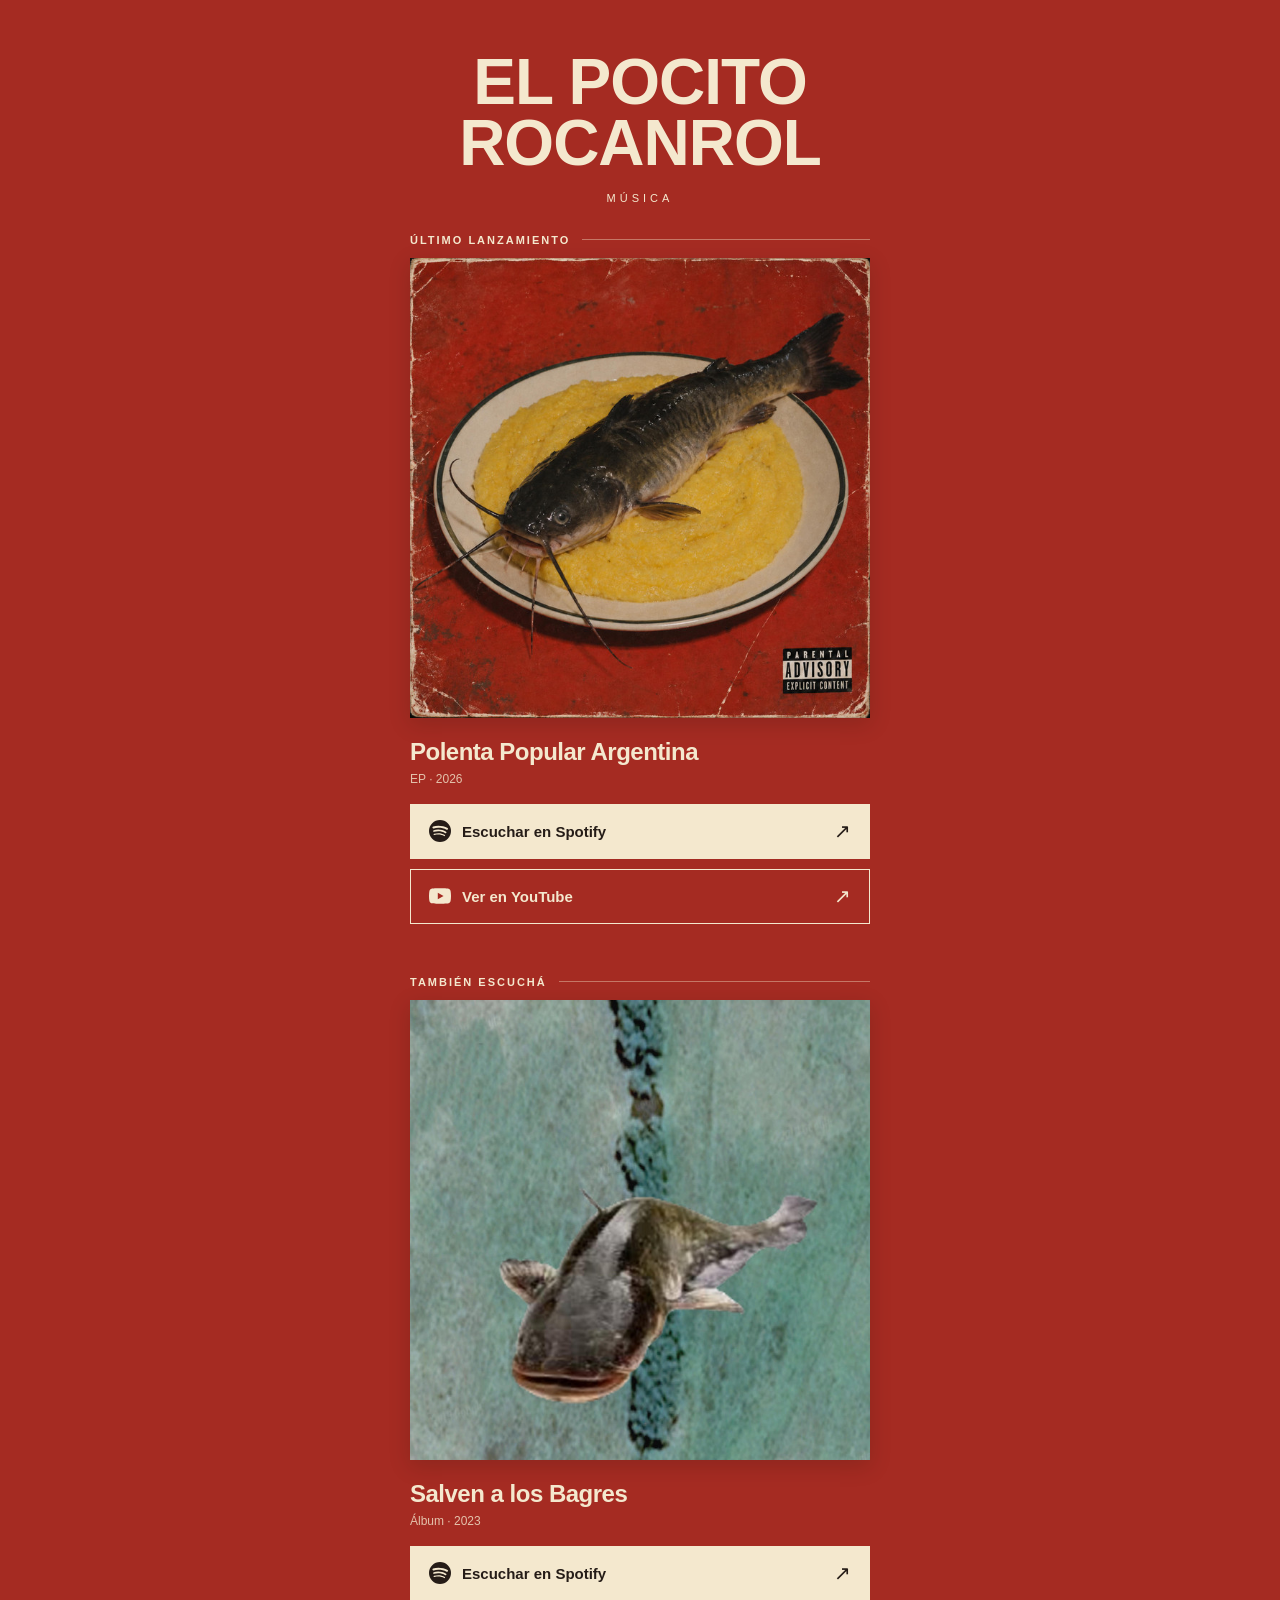
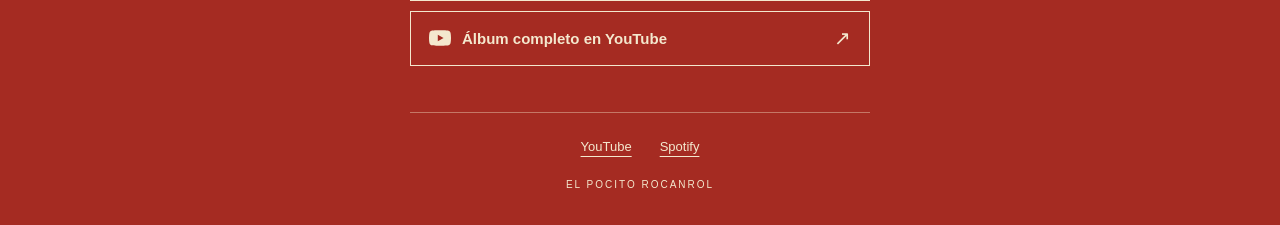
==== elpocito/index.html @ 5e3ec613 "Add El Pocito Rocanrol music landing page" ====
<!doctype html>
<html lang="es-AR">
<head>
<meta charset="utf-8">
<meta name="viewport" content="width=device-width,initial-scale=1">
<meta name="theme-color" content="#a52b22">
<title>El Pocito Rocanrol — Música</title>
<meta name="description" content="Escuchá Polenta Popular Argentina y Salven a los Bagres. La música de El Pocito Rocanrol en Spotify y YouTube.">
<link rel="canonical" href="https://agustincabrera.com.ar/elpocito/">
<meta property="og:type" content="website">
<meta property="og:title" content="El Pocito Rocanrol">
<meta property="og:description" content="Polenta Popular Argentina · Salven a los Bagres. Escuchalos en Spotify y YouTube.">
<meta property="og:url" content="https://agustincabrera.com.ar/elpocito/">
<meta property="og:image" content="https://agustincabrera.com.ar/elpocito/assets/polenta.jpg">
<meta name="twitter:card" content="summary_large_image">
<style>
:root{color-scheme:light;--paper:#f4e8ce;--ink:#251c17;--red:#a52b22}
*{box-sizing:border-box}body{margin:0;background:var(--red);color:var(--paper);font-family:Arial,Helvetica,sans-serif}a{color:inherit}main{width:min(100% - 40px,460px);margin:auto}header{text-align:center;padding:42px 0 30px}h1{font-family:Impact,'Arial Narrow',Arial,sans-serif;font-weight:900;font-stretch:condensed;font-size:clamp(44px,12vw,64px);line-height:.95;letter-spacing:-1px;margin:0;text-transform:uppercase}h1 span{display:block}header p{font-size:11px;letter-spacing:4px;text-transform:uppercase;margin:18px 0 0}.release{padding-bottom:38px}.eyebrow{font-size:11px;letter-spacing:2px;text-transform:uppercase;font-weight:bold;margin:0 0 12px;display:flex;align-items:center;gap:12px}.eyebrow::after{content:'';height:1px;background:currentColor;opacity:.4;flex:1}.cover{display:block;width:100%;height:auto;aspect-ratio:1;object-fit:contain;background:var(--paper);box-shadow:0 6px 20px #28130d30}h2{font-size:24px;line-height:1.13;letter-spacing:-.5px;margin:20px 0 7px;font-weight:800}.meta{font-size:12px;opacity:.8;margin:0 0 18px}.buttons{display:grid;gap:10px}.button{min-height:55px;border:1px solid var(--paper);display:flex;align-items:center;justify-content:space-between;padding:14px 18px;text-decoration:none;font-size:15px;font-weight:700;transition:background .15s,color .15s,transform .15s}.button.primary{background:var(--paper);color:var(--ink)}.button:hover{background:var(--ink);border-color:var(--ink);color:var(--paper);transform:translateY(-1px)}.button:focus-visible,footer a:focus-visible{outline:3px solid var(--paper);outline-offset:5px}.button .name{display:flex;align-items:center;gap:11px}.icon{width:22px;height:22px;fill:currentColor;flex:none}.arrow{font-size:20px;font-weight:400}.older{padding-top:6px}footer{border-top:1px solid #f4e8ce66;text-align:center;padding:26px 0 35px}footer nav{display:flex;justify-content:center;gap:28px}footer a{text-underline-offset:5px;font-size:13px}footer p{margin:25px 0 0;font-size:10px;letter-spacing:2px;text-transform:uppercase}@media(min-width:700px){header{padding-top:52px}.release{padding-bottom:46px}}@media(prefers-reduced-motion:reduce){.button{transition:none}}
</style>
</head>
<body>
<svg xmlns="http://www.w3.org/2000/svg" style="display:none" aria-hidden="true"><symbol id="spotify" viewBox="0 0 24 24"><path d="M12 0a12 12 0 1 0 0 24 12 12 0 0 0 0-24Zm5.5 17.3a.75.75 0 0 1-1.03.25c-2.82-1.72-6.37-2.11-10.55-1.15a.75.75 0 0 1-.34-1.46c4.57-1.05 8.5-.6 11.67 1.33.35.22.46.68.25 1.03Zm1.47-3.28a.94.94 0 0 1-1.29.31c-3.22-1.98-8.13-2.55-11.94-1.39a.94.94 0 1 1-.55-1.8c4.35-1.31 9.76-.68 13.47 1.6.44.27.58.85.31 1.28Zm.13-3.42C15.24 8.31 8.87 8.1 5.18 9.22a1.13 1.13 0 0 1-.66-2.16c4.24-1.29 11.28-1.04 15.73 1.6a1.13 1.13 0 0 1-1.15 1.94Z"/></symbol><symbol id="youtube" viewBox="0 0 24 24"><path d="M23.5 6.2a3 3 0 0 0-2.1-2.1C19.5 3.6 12 3.6 12 3.6s-7.5 0-9.4.5A3 3 0 0 0 .5 6.2 31 31 0 0 0 0 12a31 31 0 0 0 .5 5.8 3 3 0 0 0 2.1 2.1c1.9.5 9.4.5 9.4.5s7.5 0 9.4-.5a3 3 0 0 0 2.1-2.1A31 31 0 0 0 24 12a31 31 0 0 0-.5-5.8ZM9.6 15.6V8.4l6.3 3.6-6.3 3.6Z"/></symbol></svg>
<main>
<header><h1>El Pocito<span>Rocanrol</span></h1><p>Música</p></header>
<section class="release" aria-labelledby="polenta">
<p class="eyebrow">Último lanzamiento</p>
<img class="cover" src="assets/polenta.jpg" alt="Portada de Polenta Popular Argentina" width="640" height="640" fetchpriority="high">
<h2 id="polenta">Polenta Popular Argentina</h2><p class="meta">EP · 2026</p>
<div class="buttons">
<a class="button primary" href="https://open.spotify.com/album/3KyV6OVhRPVbPU37qAsBzR" target="_blank" rel="noopener noreferrer" aria-label="Escuchar Polenta Popular Argentina en Spotify"><span class="name"><svg class="icon" aria-hidden="true"><use href="#spotify"/></svg>Escuchar en Spotify</span><span class="arrow" aria-hidden="true">↗</span></a>
<a class="button" href="https://youtu.be/yJP9apUHtfo" target="_blank" rel="noopener noreferrer" aria-label="Ver el nuevo videoclip en YouTube"><span class="name"><svg class="icon" aria-hidden="true"><use href="#youtube"/></svg>Ver en YouTube</span><span class="arrow" aria-hidden="true">↗</span></a>
</div></section>
<section class="release older" aria-labelledby="bagres">
<p class="eyebrow">También escuchá</p>
<img class="cover" src="assets/bagres.jpg" alt="Portada de Salven a los Bagres" width="640" height="640" loading="lazy">
<h2 id="bagres">Salven a los Bagres</h2><p class="meta">Álbum · 2023</p>
<div class="buttons">
<a class="button primary" href="https://open.spotify.com/album/2v2wgBtxdLo0bRYw3LAHAT" target="_blank" rel="noopener noreferrer" aria-label="Escuchar Salven a los Bagres en Spotify"><span class="name"><svg class="icon" aria-hidden="true"><use href="#spotify"/></svg>Escuchar en Spotify</span><span class="arrow" aria-hidden="true">↗</span></a>
<a class="button" href="https://youtu.be/9h647xyxWVE" target="_blank" rel="noopener noreferrer" aria-label="Escuchar Salven a los Bagres completo en YouTube"><span class="name"><svg class="icon" aria-hidden="true"><use href="#youtube"/></svg>Álbum completo en YouTube</span><span class="arrow" aria-hidden="true">↗</span></a>
</div></section>
<footer><nav aria-label="Perfiles de El Pocito Rocanrol"><a href="https://www.youtube.com/@elpocitorocanrol" target="_blank" rel="noopener noreferrer">YouTube</a><a href="https://open.spotify.com/artist/7mLhFKKczBXzKnqtjy11z7" target="_blank" rel="noopener noreferrer">Spotify</a></nav><p>El Pocito Rocanrol</p></footer>
</main>
</body>
</html>
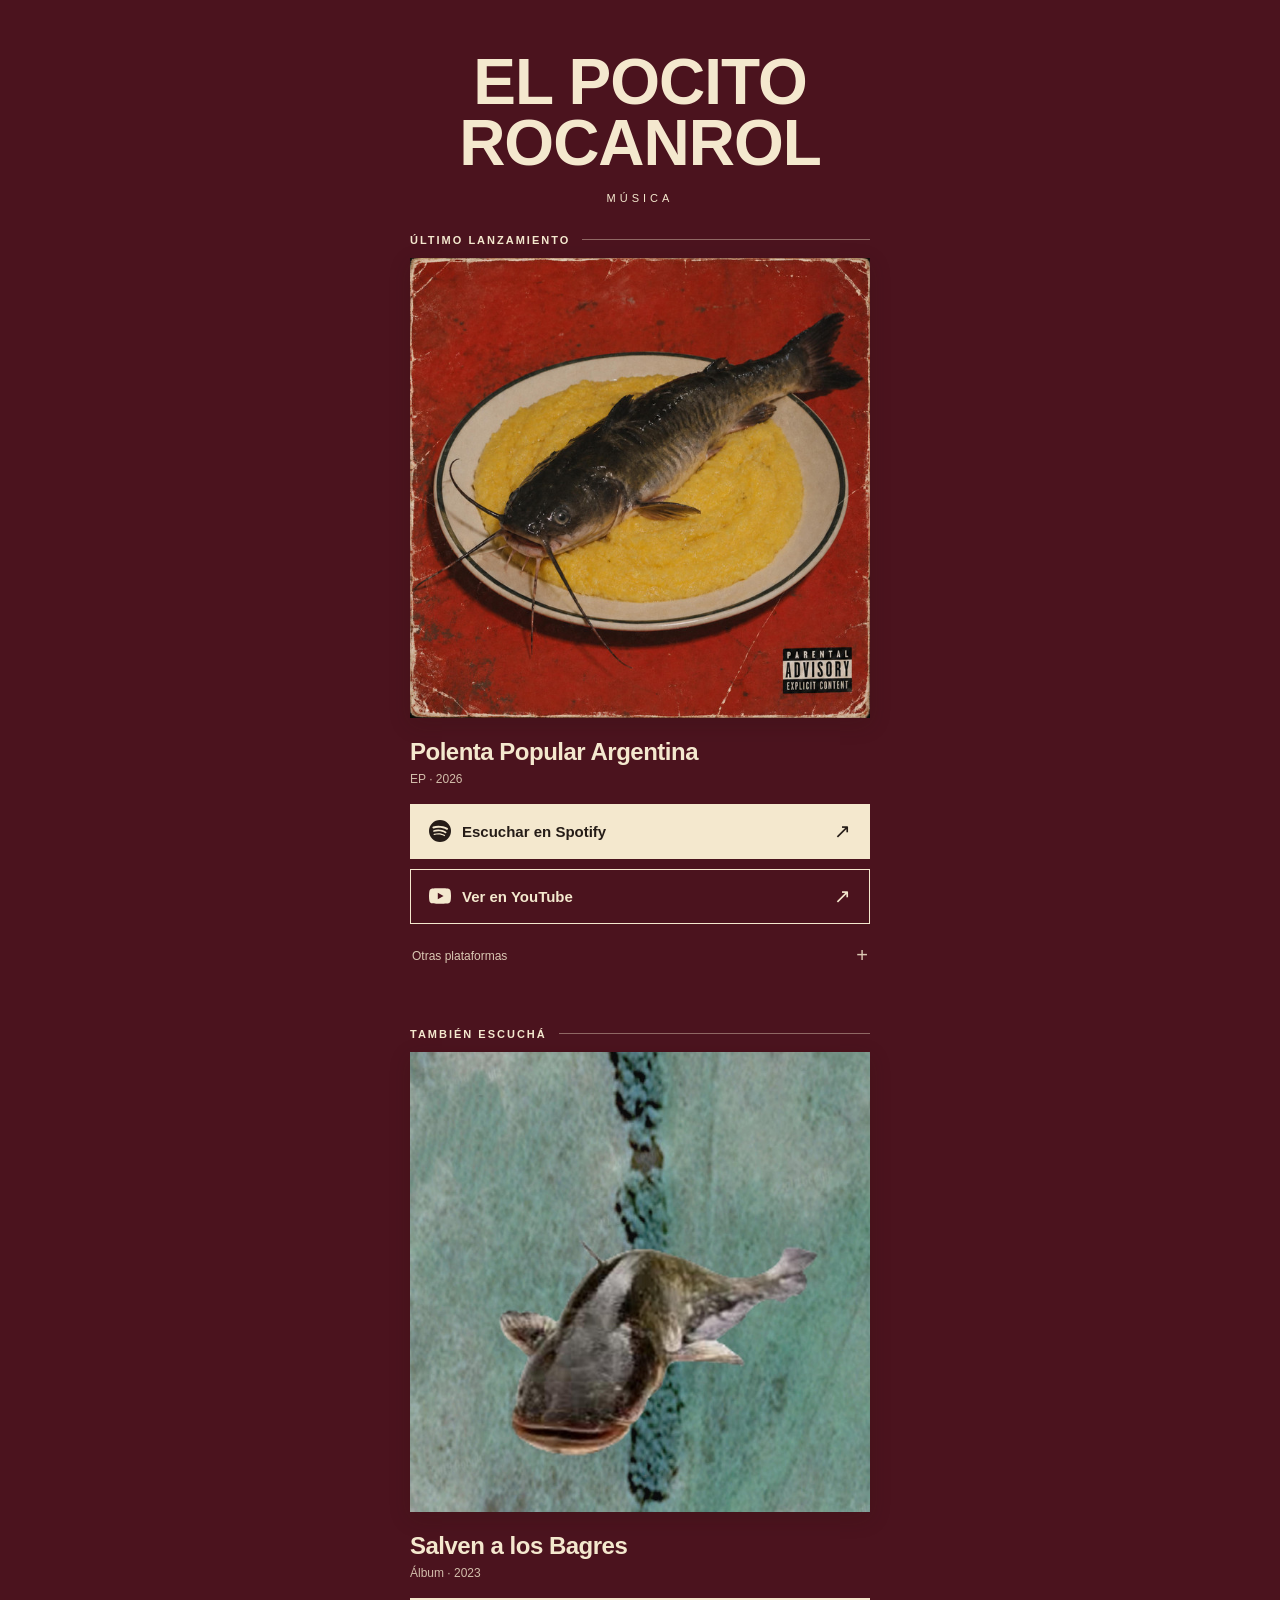
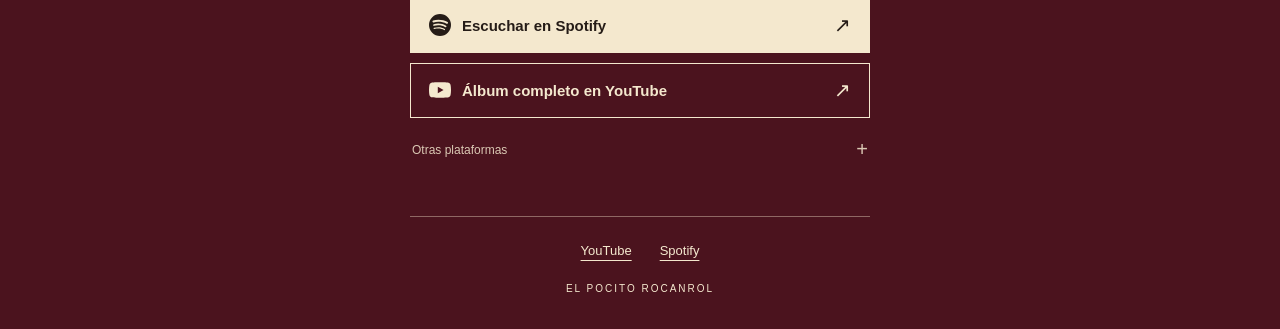
==== commit 9abac92c: "Darken Pocito landing and add app links and platform dropdowns" ====
--- a/elpocito/index.html
+++ b/elpocito/index.html
@@ -3,7 +3,7 @@
 <head>
 <meta charset="utf-8">
 <meta name="viewport" content="width=device-width,initial-scale=1">
-<meta name="theme-color" content="#a52b22">
+<meta name="theme-color" content="#4b131e">
 <title>El Pocito Rocanrol — Música</title>
 <meta name="description" content="Escuchá Polenta Popular Argentina y Salven a los Bagres. La música de El Pocito Rocanrol en Spotify y YouTube.">
 <link rel="canonical" href="https://agustincabrera.com.ar/elpocito/">
@@ -14,8 +14,10 @@
 <meta property="og:image" content="https://agustincabrera.com.ar/elpocito/assets/polenta.jpg">
 <meta name="twitter:card" content="summary_large_image">
 <style>
-:root{color-scheme:light;--paper:#f4e8ce;--ink:#251c17;--red:#a52b22}
+:root{color-scheme:dark;--paper:#f4e8ce;--ink:#251c17;--red:#4b131e}
 *{box-sizing:border-box}body{margin:0;background:var(--red);color:var(--paper);font-family:Arial,Helvetica,sans-serif}a{color:inherit}main{width:min(100% - 40px,460px);margin:auto}header{text-align:center;padding:42px 0 30px}h1{font-family:Impact,'Arial Narrow',Arial,sans-serif;font-weight:900;font-stretch:condensed;font-size:clamp(44px,12vw,64px);line-height:.95;letter-spacing:-1px;margin:0;text-transform:uppercase}h1 span{display:block}header p{font-size:11px;letter-spacing:4px;text-transform:uppercase;margin:18px 0 0}.release{padding-bottom:38px}.eyebrow{font-size:11px;letter-spacing:2px;text-transform:uppercase;font-weight:bold;margin:0 0 12px;display:flex;align-items:center;gap:12px}.eyebrow::after{content:'';height:1px;background:currentColor;opacity:.4;flex:1}.cover{display:block;width:100%;height:auto;aspect-ratio:1;object-fit:contain;background:var(--paper);box-shadow:0 6px 20px #28130d30}h2{font-size:24px;line-height:1.13;letter-spacing:-.5px;margin:20px 0 7px;font-weight:800}.meta{font-size:12px;opacity:.8;margin:0 0 18px}.buttons{display:grid;gap:10px}.button{min-height:55px;border:1px solid var(--paper);display:flex;align-items:center;justify-content:space-between;padding:14px 18px;text-decoration:none;font-size:15px;font-weight:700;transition:background .15s,color .15s,transform .15s}.button.primary{background:var(--paper);color:var(--ink)}.button:hover{background:var(--ink);border-color:var(--ink);color:var(--paper);transform:translateY(-1px)}.button:focus-visible,footer a:focus-visible{outline:3px solid var(--paper);outline-offset:5px}.button .name{display:flex;align-items:center;gap:11px}.icon{width:22px;height:22px;fill:currentColor;flex:none}.arrow{font-size:20px;font-weight:400}.older{padding-top:6px}footer{border-top:1px solid #f4e8ce66;text-align:center;padding:26px 0 35px}footer nav{display:flex;justify-content:center;gap:28px}footer a{text-underline-offset:5px;font-size:13px}footer p{margin:25px 0 0;font-size:10px;letter-spacing:2px;text-transform:uppercase}@media(min-width:700px){header{padding-top:52px}.release{padding-bottom:46px}}@media(prefers-reduced-motion:reduce){.button{transition:none}}
+
+.other-platforms{margin-top:12px}.other-platforms summary{cursor:pointer;list-style:none;display:flex;justify-content:space-between;align-items:center;min-height:40px;font-size:12px;color:var(--paper);opacity:.85;padding:8px 2px}.other-platforms summary::-webkit-details-marker{display:none}.other-platforms summary::after{content:'+';font-size:20px;font-weight:400}.other-platforms[open] summary::after{content:'−'}.other-platforms summary:hover{opacity:1}.other-platforms summary:focus-visible,.platform-list a:focus-visible{outline:2px solid var(--paper);outline-offset:4px}.platform-list{border-top:1px solid #f4e8ce33;display:grid}.platform-list a{display:flex;justify-content:space-between;align-items:center;min-height:45px;padding:11px 2px;text-decoration:none;font-size:13px;border-bottom:1px solid #f4e8ce22}.platform-list a:hover{text-decoration:underline;text-underline-offset:4px}
 </style>
 </head>
 <body>
@@ -28,17 +30,55 @@
 <h2 id="polenta">Polenta Popular Argentina</h2><p class="meta">EP · 2026</p>
 <div class="buttons">
 <a class="button primary" href="https://open.spotify.com/album/3KyV6OVhRPVbPU37qAsBzR" target="_blank" rel="noopener noreferrer" aria-label="Escuchar Polenta Popular Argentina en Spotify"><span class="name"><svg class="icon" aria-hidden="true"><use href="#spotify"/></svg>Escuchar en Spotify</span><span class="arrow" aria-hidden="true">↗</span></a>
-<a class="button" href="https://youtu.be/yJP9apUHtfo" target="_blank" rel="noopener noreferrer" aria-label="Ver el nuevo videoclip en YouTube"><span class="name"><svg class="icon" aria-hidden="true"><use href="#youtube"/></svg>Ver en YouTube</span><span class="arrow" aria-hidden="true">↗</span></a>
-</div></section>
+<a class="button" href="https://youtu.be/yJP9apUHtfo" data-youtube-app aria-label="Ver el nuevo videoclip en YouTube"><span class="name"><svg class="icon" aria-hidden="true"><use href="#youtube"/></svg>Ver en YouTube</span><span class="arrow" aria-hidden="true">↗</span></a>
+</div>
+<details class="other-platforms"><summary>Otras plataformas</summary><nav class="platform-list" aria-label="Otras plataformas para Polenta Popular Argentina">
+<a href="https://music.youtube.com/playlist?list=OLAK5uy_lRIYZhib74_xZ9PUK-_ymNRjDJgOHoLyk" target="_blank" rel="noopener noreferrer"><span>YouTube Music · disco completo</span><span aria-hidden="true">↗</span></a>
+<a href="https://music.apple.com/us/album/polenta-popular-argentina-single/6814032591" target="_blank" rel="noopener noreferrer"><span>Apple Music</span><span aria-hidden="true">↗</span></a>
+</nav></details></section>
 <section class="release older" aria-labelledby="bagres">
 <p class="eyebrow">También escuchá</p>
 <img class="cover" src="assets/bagres.jpg" alt="Portada de Salven a los Bagres" width="640" height="640" loading="lazy">
 <h2 id="bagres">Salven a los Bagres</h2><p class="meta">Álbum · 2023</p>
 <div class="buttons">
 <a class="button primary" href="https://open.spotify.com/album/2v2wgBtxdLo0bRYw3LAHAT" target="_blank" rel="noopener noreferrer" aria-label="Escuchar Salven a los Bagres en Spotify"><span class="name"><svg class="icon" aria-hidden="true"><use href="#spotify"/></svg>Escuchar en Spotify</span><span class="arrow" aria-hidden="true">↗</span></a>
-<a class="button" href="https://youtu.be/9h647xyxWVE" target="_blank" rel="noopener noreferrer" aria-label="Escuchar Salven a los Bagres completo en YouTube"><span class="name"><svg class="icon" aria-hidden="true"><use href="#youtube"/></svg>Álbum completo en YouTube</span><span class="arrow" aria-hidden="true">↗</span></a>
-</div></section>
-<footer><nav aria-label="Perfiles de El Pocito Rocanrol"><a href="https://www.youtube.com/@elpocitorocanrol" target="_blank" rel="noopener noreferrer">YouTube</a><a href="https://open.spotify.com/artist/7mLhFKKczBXzKnqtjy11z7" target="_blank" rel="noopener noreferrer">Spotify</a></nav><p>El Pocito Rocanrol</p></footer>
+<a class="button" href="https://youtu.be/9h647xyxWVE" data-youtube-app aria-label="Escuchar Salven a los Bagres completo en YouTube"><span class="name"><svg class="icon" aria-hidden="true"><use href="#youtube"/></svg>Álbum completo en YouTube</span><span class="arrow" aria-hidden="true">↗</span></a>
+</div>
+<details class="other-platforms"><summary>Otras plataformas</summary><nav class="platform-list" aria-label="Otras plataformas para Salven a los Bagres">
+<a href="https://music.youtube.com/playlist?list=OLAK5uy_mJqi9QCRMcOxfwpz3q66V6TW3FmWROx3Q" target="_blank" rel="noopener noreferrer"><span>YouTube Music · disco completo</span><span aria-hidden="true">↗</span></a>
+<a href="https://music.apple.com/us/album/salven-a-los-bagres/1691824056" target="_blank" rel="noopener noreferrer"><span>Apple Music</span><span aria-hidden="true">↗</span></a>
+</nav></details></section>
+<footer><nav aria-label="Perfiles de El Pocito Rocanrol"><a href="https://www.youtube.com/@elpocitorocanrol" data-youtube-app>YouTube</a><a href="https://open.spotify.com/artist/7mLhFKKczBXzKnqtjy11z7" target="_blank" rel="noopener noreferrer">Spotify</a></nav><p>El Pocito Rocanrol</p></footer>
 </main>
+
+<script>
+// Launch only in response to a visitor's tap; retain HTTPS links as fallback.
+document.querySelectorAll('[data-youtube-app]').forEach(link => {
+  link.addEventListener('click', event => {
+    if (event.defaultPrevented || event.button !== 0 || event.metaKey || event.ctrlKey || event.shiftKey || event.altKey) return;
+    const ua = navigator.userAgent || '';
+    if (!/Android|iPhone|iPad|iPod/i.test(ua)) return;
+    const original = new URL(link.href);
+    const path = original.hostname === 'youtu.be' ? '/watch?v=' + encodeURIComponent(original.pathname.slice(1)) : original.pathname + original.search;
+    const web = 'https://www.youtube.com' + path;
+    event.preventDefault();
+    if (/Android/i.test(ua)) {
+      location.href = 'intent://www.youtube.com' + path + '#Intent;scheme=https;package=com.google.android.youtube;S.browser_fallback_url=' + encodeURIComponent(web) + ';end';
+      return;
+    }
+    let timer;
+    const cancelFallback = () => {
+      clearTimeout(timer);
+      document.removeEventListener('visibilitychange', onVisibility);
+      window.removeEventListener('pagehide', cancelFallback);
+    };
+    const onVisibility = () => { if (document.hidden) cancelFallback(); };
+    document.addEventListener('visibilitychange', onVisibility);
+    window.addEventListener('pagehide', cancelFallback);
+    timer = setTimeout(() => { cancelFallback(); if (!document.hidden) location.href = web; }, 1600);
+    location.href = 'youtube://www.youtube.com' + path;
+  });
+});
+</script>
 </body>
 </html>
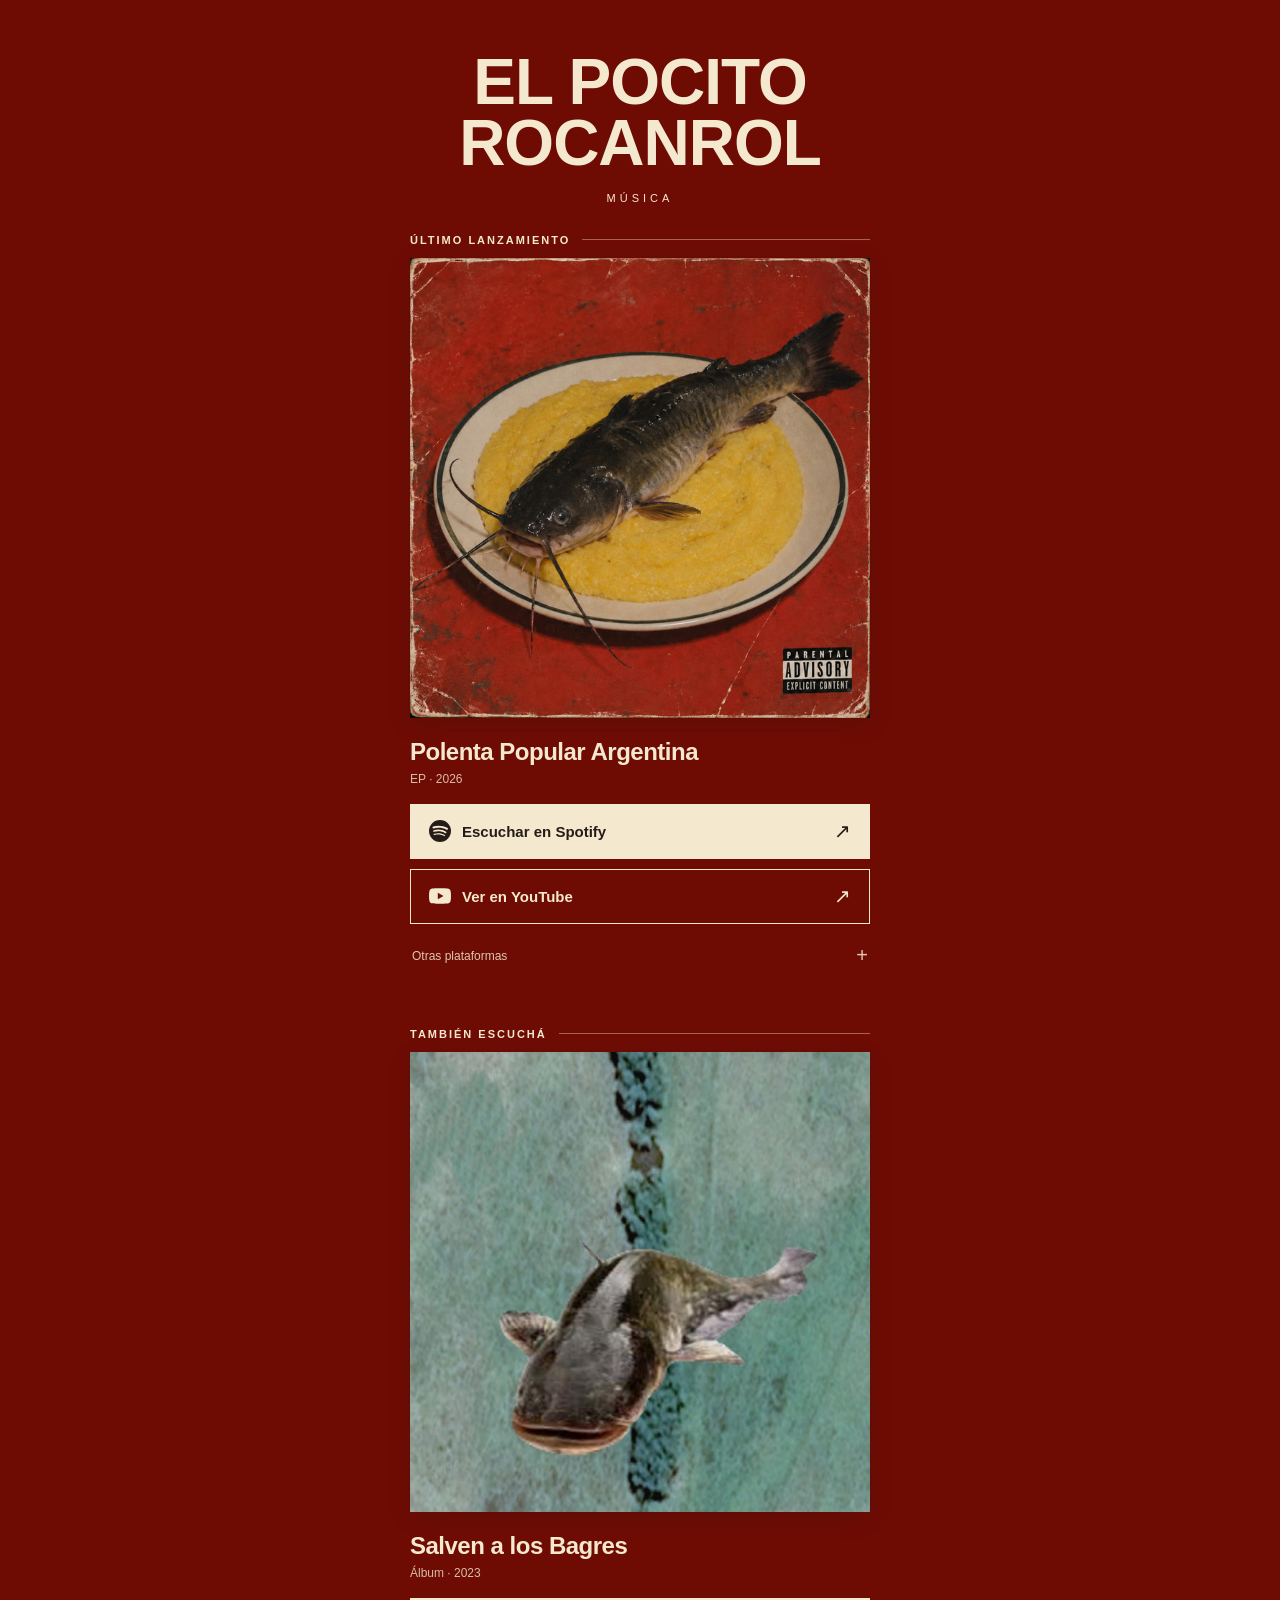
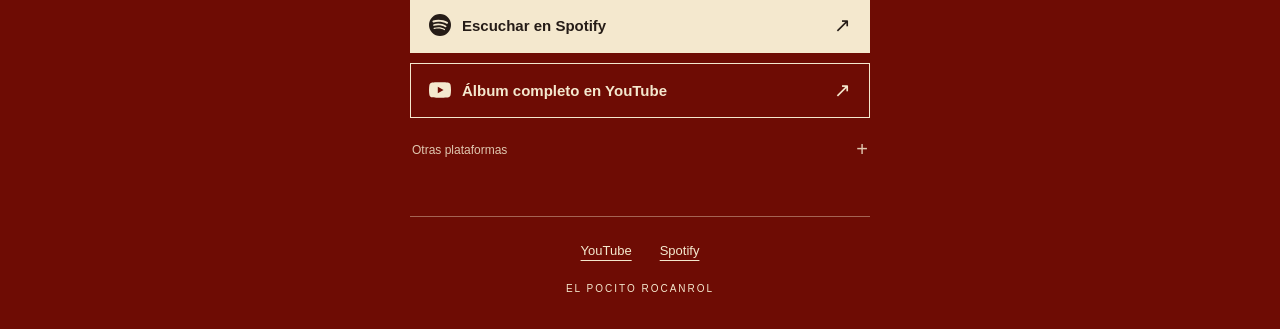
==== commit ebb5ac6c: "Set Pocito background to chosen #6E0C04" ====
--- a/elpocito/index.html
+++ b/elpocito/index.html
@@ -3,7 +3,7 @@
 <head>
 <meta charset="utf-8">
 <meta name="viewport" content="width=device-width,initial-scale=1">
-<meta name="theme-color" content="#4b131e">
+<meta name="theme-color" content="#6E0C04">
 <title>El Pocito Rocanrol — Música</title>
 <meta name="description" content="Escuchá Polenta Popular Argentina y Salven a los Bagres. La música de El Pocito Rocanrol en Spotify y YouTube.">
 <link rel="canonical" href="https://agustincabrera.com.ar/elpocito/">
@@ -14,7 +14,7 @@
 <meta property="og:image" content="https://agustincabrera.com.ar/elpocito/assets/polenta.jpg">
 <meta name="twitter:card" content="summary_large_image">
 <style>
-:root{color-scheme:dark;--paper:#f4e8ce;--ink:#251c17;--red:#4b131e}
+:root{color-scheme:dark;--paper:#f4e8ce;--ink:#251c17;--red:#6E0C04}
 *{box-sizing:border-box}body{margin:0;background:var(--red);color:var(--paper);font-family:Arial,Helvetica,sans-serif}a{color:inherit}main{width:min(100% - 40px,460px);margin:auto}header{text-align:center;padding:42px 0 30px}h1{font-family:Impact,'Arial Narrow',Arial,sans-serif;font-weight:900;font-stretch:condensed;font-size:clamp(44px,12vw,64px);line-height:.95;letter-spacing:-1px;margin:0;text-transform:uppercase}h1 span{display:block}header p{font-size:11px;letter-spacing:4px;text-transform:uppercase;margin:18px 0 0}.release{padding-bottom:38px}.eyebrow{font-size:11px;letter-spacing:2px;text-transform:uppercase;font-weight:bold;margin:0 0 12px;display:flex;align-items:center;gap:12px}.eyebrow::after{content:'';height:1px;background:currentColor;opacity:.4;flex:1}.cover{display:block;width:100%;height:auto;aspect-ratio:1;object-fit:contain;background:var(--paper);box-shadow:0 6px 20px #28130d30}h2{font-size:24px;line-height:1.13;letter-spacing:-.5px;margin:20px 0 7px;font-weight:800}.meta{font-size:12px;opacity:.8;margin:0 0 18px}.buttons{display:grid;gap:10px}.button{min-height:55px;border:1px solid var(--paper);display:flex;align-items:center;justify-content:space-between;padding:14px 18px;text-decoration:none;font-size:15px;font-weight:700;transition:background .15s,color .15s,transform .15s}.button.primary{background:var(--paper);color:var(--ink)}.button:hover{background:var(--ink);border-color:var(--ink);color:var(--paper);transform:translateY(-1px)}.button:focus-visible,footer a:focus-visible{outline:3px solid var(--paper);outline-offset:5px}.button .name{display:flex;align-items:center;gap:11px}.icon{width:22px;height:22px;fill:currentColor;flex:none}.arrow{font-size:20px;font-weight:400}.older{padding-top:6px}footer{border-top:1px solid #f4e8ce66;text-align:center;padding:26px 0 35px}footer nav{display:flex;justify-content:center;gap:28px}footer a{text-underline-offset:5px;font-size:13px}footer p{margin:25px 0 0;font-size:10px;letter-spacing:2px;text-transform:uppercase}@media(min-width:700px){header{padding-top:52px}.release{padding-bottom:46px}}@media(prefers-reduced-motion:reduce){.button{transition:none}}
 
 .other-platforms{margin-top:12px}.other-platforms summary{cursor:pointer;list-style:none;display:flex;justify-content:space-between;align-items:center;min-height:40px;font-size:12px;color:var(--paper);opacity:.85;padding:8px 2px}.other-platforms summary::-webkit-details-marker{display:none}.other-platforms summary::after{content:'+';font-size:20px;font-weight:400}.other-platforms[open] summary::after{content:'−'}.other-platforms summary:hover{opacity:1}.other-platforms summary:focus-visible,.platform-list a:focus-visible{outline:2px solid var(--paper);outline-offset:4px}.platform-list{border-top:1px solid #f4e8ce33;display:grid}.platform-list a{display:flex;justify-content:space-between;align-items:center;min-height:45px;padding:11px 2px;text-decoration:none;font-size:13px;border-bottom:1px solid #f4e8ce22}.platform-list a:hover{text-decoration:underline;text-underline-offset:4px}
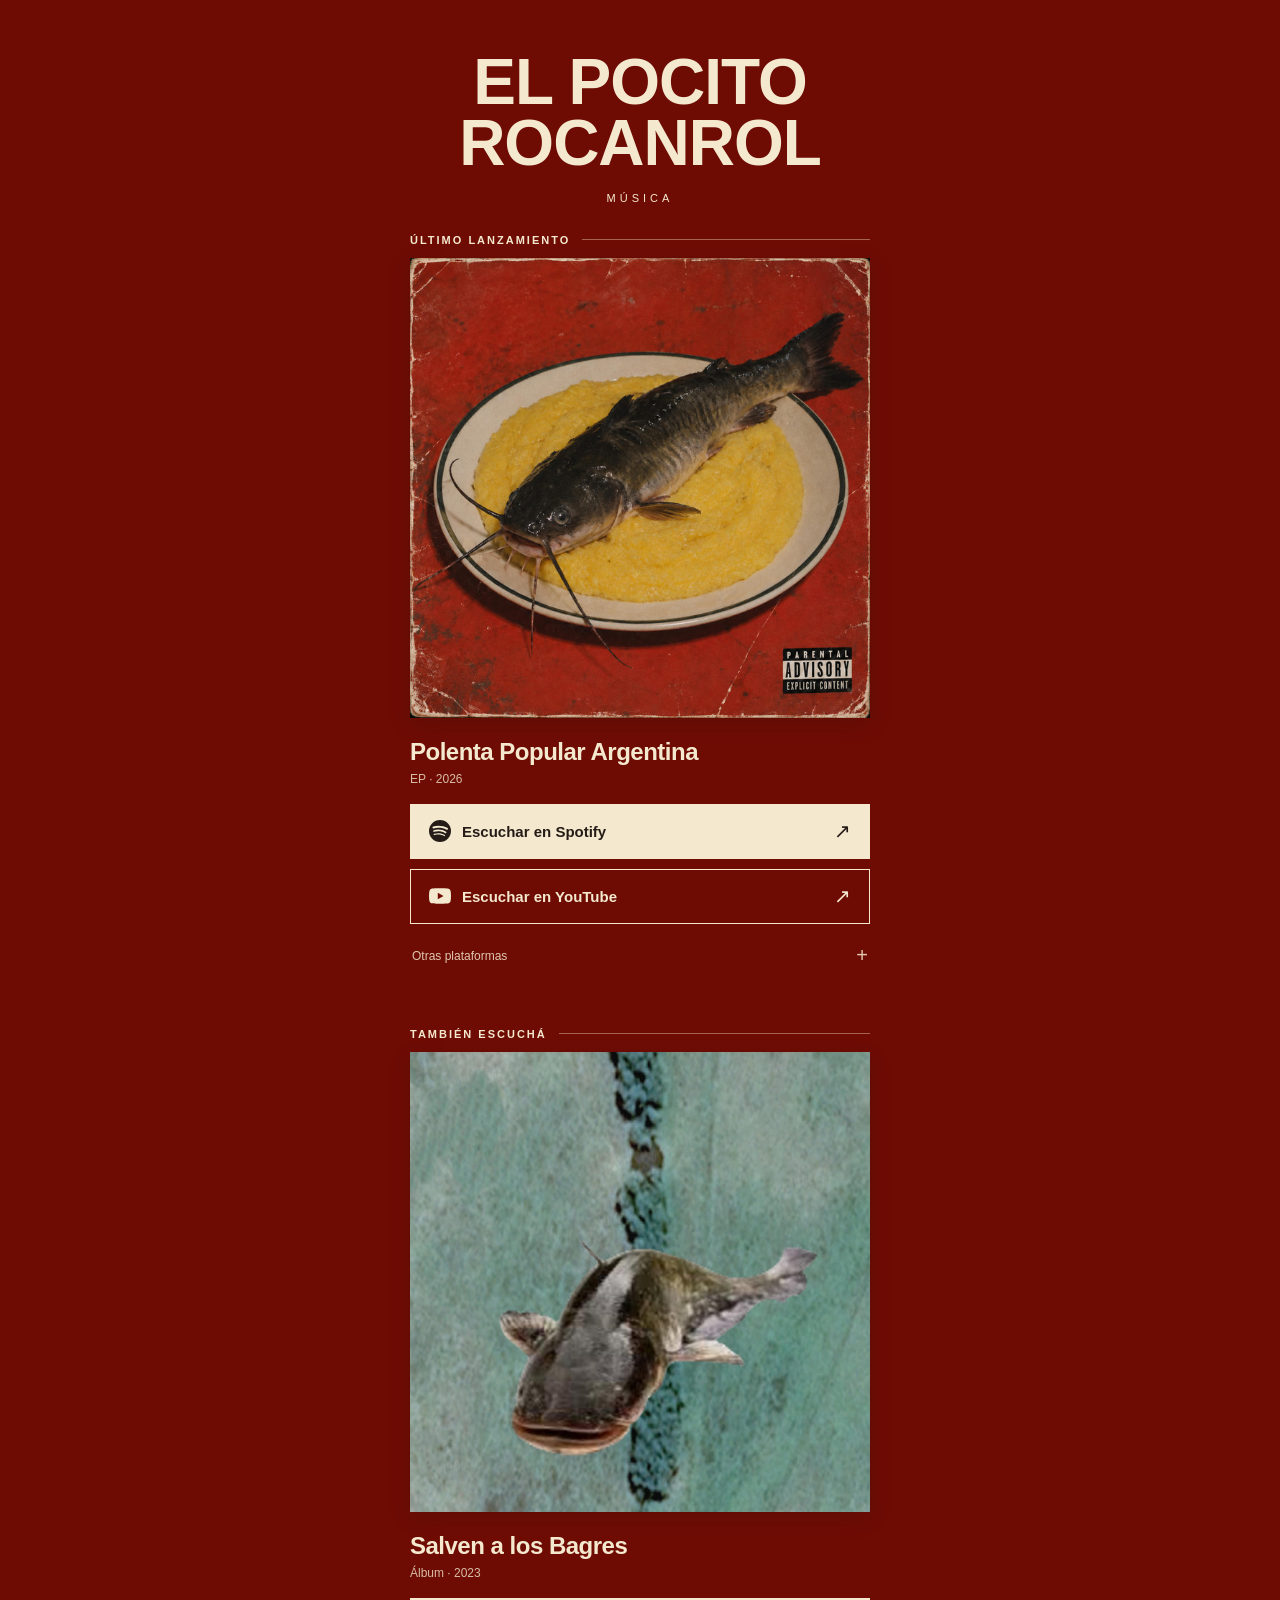
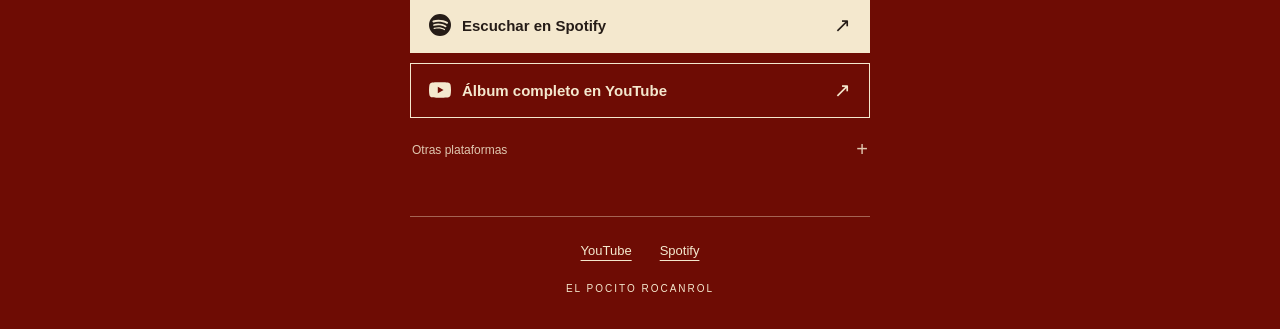
==== commit a12dacce: "Point Polenta YouTube button to full EP until video premiere" ====
--- a/elpocito/index.html
+++ b/elpocito/index.html
@@ -30,7 +30,7 @@
 <h2 id="polenta">Polenta Popular Argentina</h2><p class="meta">EP · 2026</p>
 <div class="buttons">
 <a class="button primary" href="https://open.spotify.com/album/3KyV6OVhRPVbPU37qAsBzR" target="_blank" rel="noopener noreferrer" aria-label="Escuchar Polenta Popular Argentina en Spotify"><span class="name"><svg class="icon" aria-hidden="true"><use href="#spotify"/></svg>Escuchar en Spotify</span><span class="arrow" aria-hidden="true">↗</span></a>
-<a class="button" href="https://youtu.be/yJP9apUHtfo" data-youtube-app aria-label="Ver el nuevo videoclip en YouTube"><span class="name"><svg class="icon" aria-hidden="true"><use href="#youtube"/></svg>Ver en YouTube</span><span class="arrow" aria-hidden="true">↗</span></a>
+<a class="button" href="https://www.youtube.com/watch?v=5vI08bekBvo&amp;list=OLAK5uy_lRIYZhib74_xZ9PUK-_ymNRjDJgOHoLyk" data-youtube-app aria-label="Escuchar Polenta Popular Argentina completo en YouTube"><span class="name"><svg class="icon" aria-hidden="true"><use href="#youtube"/></svg>Escuchar en YouTube</span><span class="arrow" aria-hidden="true">↗</span></a>
 </div>
 <details class="other-platforms"><summary>Otras plataformas</summary><nav class="platform-list" aria-label="Otras plataformas para Polenta Popular Argentina">
 <a href="https://music.youtube.com/playlist?list=OLAK5uy_lRIYZhib74_xZ9PUK-_ymNRjDJgOHoLyk" target="_blank" rel="noopener noreferrer"><span>YouTube Music · disco completo</span><span aria-hidden="true">↗</span></a>
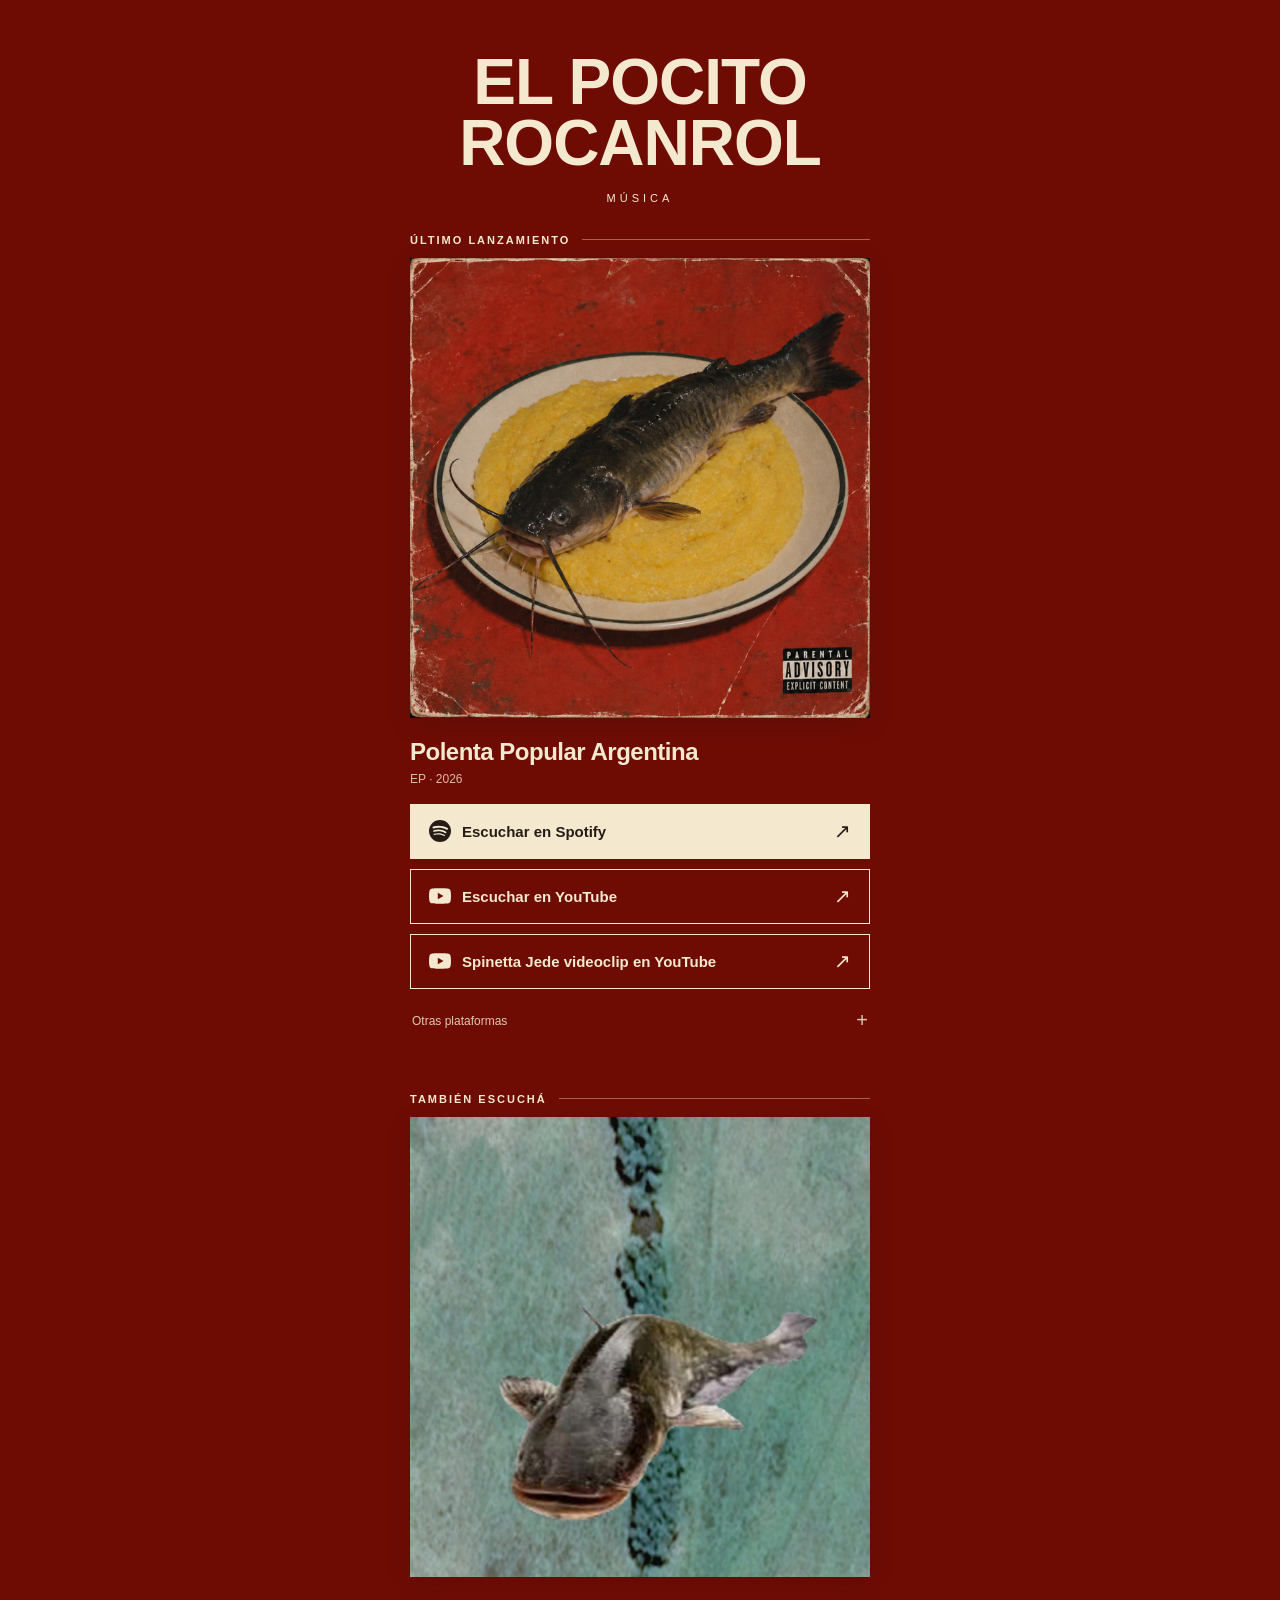
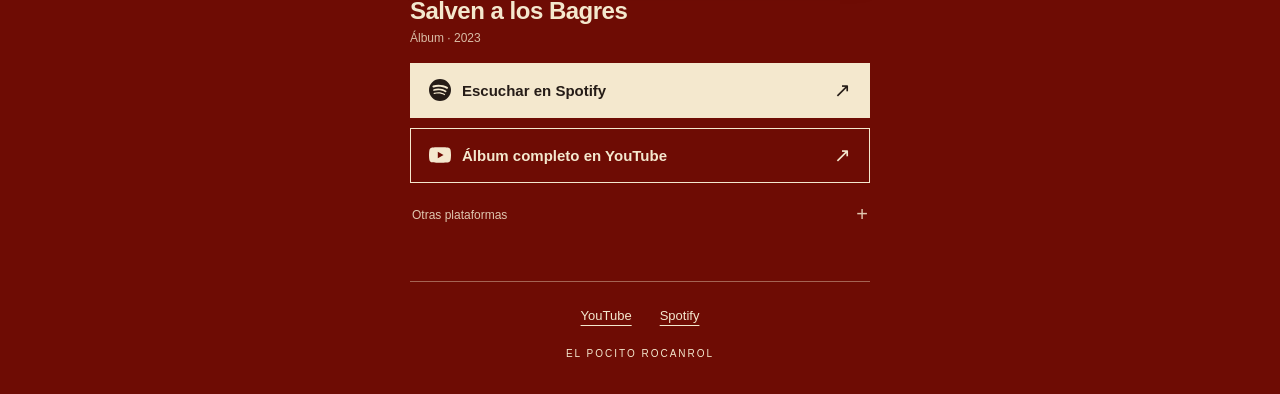
==== commit 732138e4: "Add Spinetta Jede music video button to El Pocito landing" ====
--- a/elpocito/index.html
+++ b/elpocito/index.html
@@ -31,6 +31,7 @@
 <div class="buttons">
 <a class="button primary" href="https://open.spotify.com/album/3KyV6OVhRPVbPU37qAsBzR" target="_blank" rel="noopener noreferrer" aria-label="Escuchar Polenta Popular Argentina en Spotify"><span class="name"><svg class="icon" aria-hidden="true"><use href="#spotify"/></svg>Escuchar en Spotify</span><span class="arrow" aria-hidden="true">↗</span></a>
 <a class="button" href="https://www.youtube.com/watch?v=5vI08bekBvo&amp;list=OLAK5uy_lRIYZhib74_xZ9PUK-_ymNRjDJgOHoLyk" data-youtube-app aria-label="Escuchar Polenta Popular Argentina completo en YouTube"><span class="name"><svg class="icon" aria-hidden="true"><use href="#youtube"/></svg>Escuchar en YouTube</span><span class="arrow" aria-hidden="true">↗</span></a>
+<a class="button" href="https://youtu.be/yJP9apUHtfo" data-youtube-app aria-label="Spinetta Jede videoclip en YouTube"><span class="name"><svg class="icon" aria-hidden="true"><use href="#youtube"/></svg>Spinetta Jede videoclip en YouTube</span><span class="arrow" aria-hidden="true">↗</span></a>
 </div>
 <details class="other-platforms"><summary>Otras plataformas</summary><nav class="platform-list" aria-label="Otras plataformas para Polenta Popular Argentina">
 <a href="https://music.youtube.com/playlist?list=OLAK5uy_lRIYZhib74_xZ9PUK-_ymNRjDJgOHoLyk" target="_blank" rel="noopener noreferrer"><span>YouTube Music · disco completo</span><span aria-hidden="true">↗</span></a>
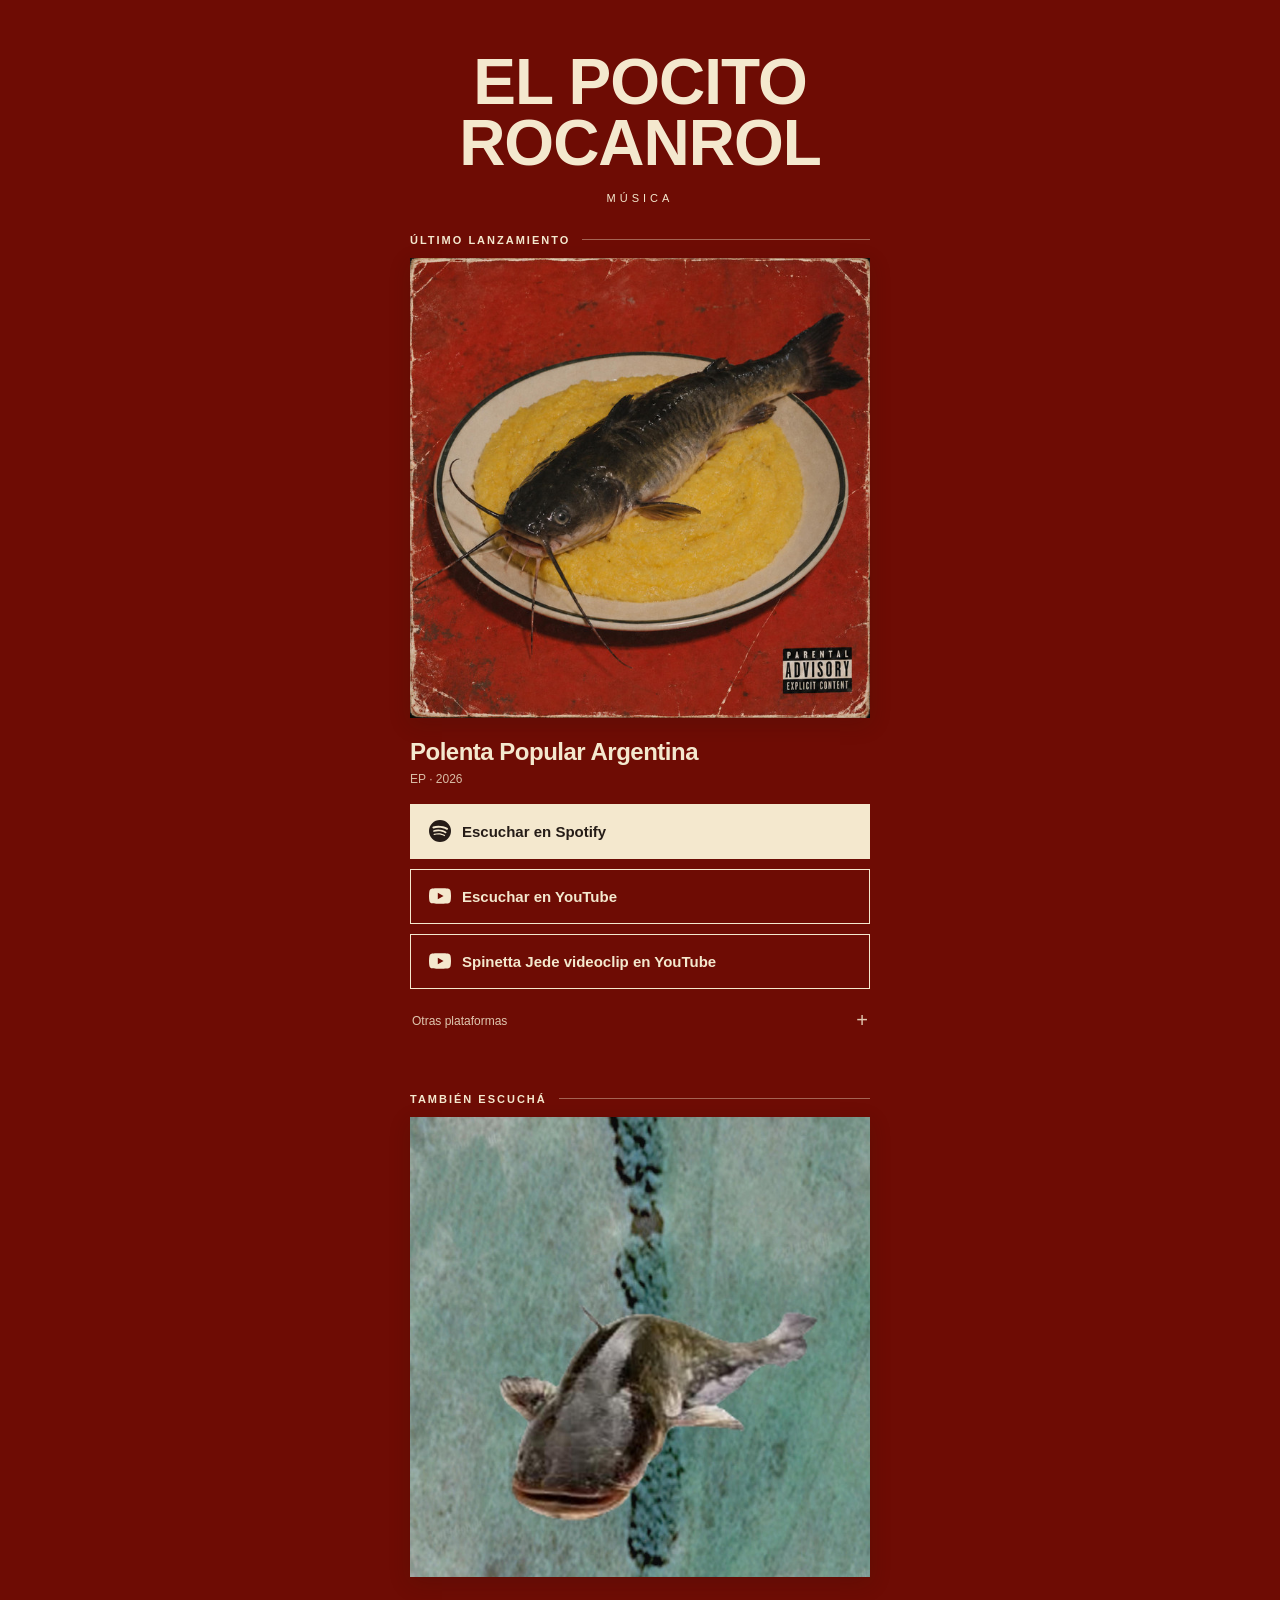
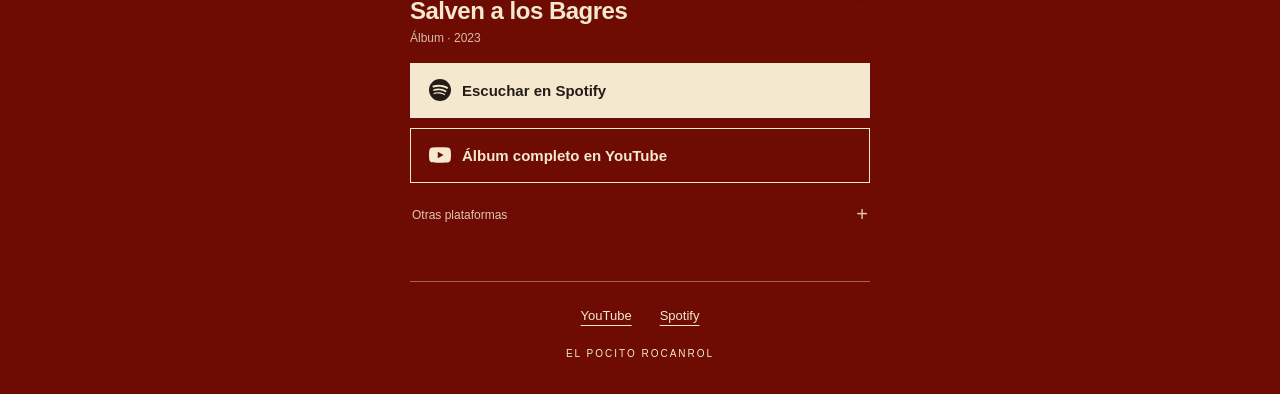
==== commit f3893e20: "Remove button arrow glyphs from El Pocito page" ====
--- a/elpocito/index.html
+++ b/elpocito/index.html
@@ -15,7 +15,7 @@
 <meta name="twitter:card" content="summary_large_image">
 <style>
 :root{color-scheme:dark;--paper:#f4e8ce;--ink:#251c17;--red:#6E0C04}
-*{box-sizing:border-box}body{margin:0;background:var(--red);color:var(--paper);font-family:Arial,Helvetica,sans-serif}a{color:inherit}main{width:min(100% - 40px,460px);margin:auto}header{text-align:center;padding:42px 0 30px}h1{font-family:Impact,'Arial Narrow',Arial,sans-serif;font-weight:900;font-stretch:condensed;font-size:clamp(44px,12vw,64px);line-height:.95;letter-spacing:-1px;margin:0;text-transform:uppercase}h1 span{display:block}header p{font-size:11px;letter-spacing:4px;text-transform:uppercase;margin:18px 0 0}.release{padding-bottom:38px}.eyebrow{font-size:11px;letter-spacing:2px;text-transform:uppercase;font-weight:bold;margin:0 0 12px;display:flex;align-items:center;gap:12px}.eyebrow::after{content:'';height:1px;background:currentColor;opacity:.4;flex:1}.cover{display:block;width:100%;height:auto;aspect-ratio:1;object-fit:contain;background:var(--paper);box-shadow:0 6px 20px #28130d30}h2{font-size:24px;line-height:1.13;letter-spacing:-.5px;margin:20px 0 7px;font-weight:800}.meta{font-size:12px;opacity:.8;margin:0 0 18px}.buttons{display:grid;gap:10px}.button{min-height:55px;border:1px solid var(--paper);display:flex;align-items:center;justify-content:space-between;padding:14px 18px;text-decoration:none;font-size:15px;font-weight:700;transition:background .15s,color .15s,transform .15s}.button.primary{background:var(--paper);color:var(--ink)}.button:hover{background:var(--ink);border-color:var(--ink);color:var(--paper);transform:translateY(-1px)}.button:focus-visible,footer a:focus-visible{outline:3px solid var(--paper);outline-offset:5px}.button .name{display:flex;align-items:center;gap:11px}.icon{width:22px;height:22px;fill:currentColor;flex:none}.arrow{font-size:20px;font-weight:400}.older{padding-top:6px}footer{border-top:1px solid #f4e8ce66;text-align:center;padding:26px 0 35px}footer nav{display:flex;justify-content:center;gap:28px}footer a{text-underline-offset:5px;font-size:13px}footer p{margin:25px 0 0;font-size:10px;letter-spacing:2px;text-transform:uppercase}@media(min-width:700px){header{padding-top:52px}.release{padding-bottom:46px}}@media(prefers-reduced-motion:reduce){.button{transition:none}}
+*{box-sizing:border-box}body{margin:0;background:var(--red);color:var(--paper);font-family:Arial,Helvetica,sans-serif}a{color:inherit}main{width:min(100% - 40px,460px);margin:auto}header{text-align:center;padding:42px 0 30px}h1{font-family:Impact,'Arial Narrow',Arial,sans-serif;font-weight:900;font-stretch:condensed;font-size:clamp(44px,12vw,64px);line-height:.95;letter-spacing:-1px;margin:0;text-transform:uppercase}h1 span{display:block}header p{font-size:11px;letter-spacing:4px;text-transform:uppercase;margin:18px 0 0}.release{padding-bottom:38px}.eyebrow{font-size:11px;letter-spacing:2px;text-transform:uppercase;font-weight:bold;margin:0 0 12px;display:flex;align-items:center;gap:12px}.eyebrow::after{content:'';height:1px;background:currentColor;opacity:.4;flex:1}.cover{display:block;width:100%;height:auto;aspect-ratio:1;object-fit:contain;background:var(--paper);box-shadow:0 6px 20px #28130d30}h2{font-size:24px;line-height:1.13;letter-spacing:-.5px;margin:20px 0 7px;font-weight:800}.meta{font-size:12px;opacity:.8;margin:0 0 18px}.buttons{display:grid;gap:10px}.button{min-height:55px;border:1px solid var(--paper);display:flex;align-items:center;justify-content:space-between;padding:14px 18px;text-decoration:none;font-size:15px;font-weight:700;transition:background .15s,color .15s,transform .15s}.button.primary{background:var(--paper);color:var(--ink)}.button:hover{background:var(--ink);border-color:var(--ink);color:var(--paper);transform:translateY(-1px)}.button:focus-visible,footer a:focus-visible{outline:3px solid var(--paper);outline-offset:5px}.button .name{display:flex;align-items:center;gap:11px}.icon{width:22px;height:22px;fill:currentColor;flex:none}.older{padding-top:6px}footer{border-top:1px solid #f4e8ce66;text-align:center;padding:26px 0 35px}footer nav{display:flex;justify-content:center;gap:28px}footer a{text-underline-offset:5px;font-size:13px}footer p{margin:25px 0 0;font-size:10px;letter-spacing:2px;text-transform:uppercase}@media(min-width:700px){header{padding-top:52px}.release{padding-bottom:46px}}@media(prefers-reduced-motion:reduce){.button{transition:none}}
 
 .other-platforms{margin-top:12px}.other-platforms summary{cursor:pointer;list-style:none;display:flex;justify-content:space-between;align-items:center;min-height:40px;font-size:12px;color:var(--paper);opacity:.85;padding:8px 2px}.other-platforms summary::-webkit-details-marker{display:none}.other-platforms summary::after{content:'+';font-size:20px;font-weight:400}.other-platforms[open] summary::after{content:'−'}.other-platforms summary:hover{opacity:1}.other-platforms summary:focus-visible,.platform-list a:focus-visible{outline:2px solid var(--paper);outline-offset:4px}.platform-list{border-top:1px solid #f4e8ce33;display:grid}.platform-list a{display:flex;justify-content:space-between;align-items:center;min-height:45px;padding:11px 2px;text-decoration:none;font-size:13px;border-bottom:1px solid #f4e8ce22}.platform-list a:hover{text-decoration:underline;text-underline-offset:4px}
 </style>
@@ -29,25 +29,25 @@
 <img class="cover" src="assets/polenta.jpg" alt="Portada de Polenta Popular Argentina" width="640" height="640" fetchpriority="high">
 <h2 id="polenta">Polenta Popular Argentina</h2><p class="meta">EP · 2026</p>
 <div class="buttons">
-<a class="button primary" href="https://open.spotify.com/album/3KyV6OVhRPVbPU37qAsBzR" target="_blank" rel="noopener noreferrer" aria-label="Escuchar Polenta Popular Argentina en Spotify"><span class="name"><svg class="icon" aria-hidden="true"><use href="#spotify"/></svg>Escuchar en Spotify</span><span class="arrow" aria-hidden="true">↗</span></a>
-<a class="button" href="https://www.youtube.com/watch?v=5vI08bekBvo&amp;list=OLAK5uy_lRIYZhib74_xZ9PUK-_ymNRjDJgOHoLyk" data-youtube-app aria-label="Escuchar Polenta Popular Argentina completo en YouTube"><span class="name"><svg class="icon" aria-hidden="true"><use href="#youtube"/></svg>Escuchar en YouTube</span><span class="arrow" aria-hidden="true">↗</span></a>
-<a class="button" href="https://youtu.be/yJP9apUHtfo" data-youtube-app aria-label="Spinetta Jede videoclip en YouTube"><span class="name"><svg class="icon" aria-hidden="true"><use href="#youtube"/></svg>Spinetta Jede videoclip en YouTube</span><span class="arrow" aria-hidden="true">↗</span></a>
+<a class="button primary" href="https://open.spotify.com/album/3KyV6OVhRPVbPU37qAsBzR" target="_blank" rel="noopener noreferrer" aria-label="Escuchar Polenta Popular Argentina en Spotify"><span class="name"><svg class="icon" aria-hidden="true"><use href="#spotify"/></svg>Escuchar en Spotify</span></a>
+<a class="button" href="https://www.youtube.com/watch?v=5vI08bekBvo&amp;list=OLAK5uy_lRIYZhib74_xZ9PUK-_ymNRjDJgOHoLyk" data-youtube-app aria-label="Escuchar Polenta Popular Argentina completo en YouTube"><span class="name"><svg class="icon" aria-hidden="true"><use href="#youtube"/></svg>Escuchar en YouTube</span></a>
+<a class="button" href="https://youtu.be/yJP9apUHtfo" data-youtube-app aria-label="Spinetta Jede videoclip en YouTube"><span class="name"><svg class="icon" aria-hidden="true"><use href="#youtube"/></svg>Spinetta Jede videoclip en YouTube</span></a>
 </div>
 <details class="other-platforms"><summary>Otras plataformas</summary><nav class="platform-list" aria-label="Otras plataformas para Polenta Popular Argentina">
-<a href="https://music.youtube.com/playlist?list=OLAK5uy_lRIYZhib74_xZ9PUK-_ymNRjDJgOHoLyk" target="_blank" rel="noopener noreferrer"><span>YouTube Music · disco completo</span><span aria-hidden="true">↗</span></a>
-<a href="https://music.apple.com/us/album/polenta-popular-argentina-single/6814032591" target="_blank" rel="noopener noreferrer"><span>Apple Music</span><span aria-hidden="true">↗</span></a>
+<a href="https://music.youtube.com/playlist?list=OLAK5uy_lRIYZhib74_xZ9PUK-_ymNRjDJgOHoLyk" target="_blank" rel="noopener noreferrer"><span>YouTube Music · disco completo</span></a>
+<a href="https://music.apple.com/us/album/polenta-popular-argentina-single/6814032591" target="_blank" rel="noopener noreferrer"><span>Apple Music</span></a>
 </nav></details></section>
 <section class="release older" aria-labelledby="bagres">
 <p class="eyebrow">También escuchá</p>
 <img class="cover" src="assets/bagres.jpg" alt="Portada de Salven a los Bagres" width="640" height="640" loading="lazy">
 <h2 id="bagres">Salven a los Bagres</h2><p class="meta">Álbum · 2023</p>
 <div class="buttons">
-<a class="button primary" href="https://open.spotify.com/album/2v2wgBtxdLo0bRYw3LAHAT" target="_blank" rel="noopener noreferrer" aria-label="Escuchar Salven a los Bagres en Spotify"><span class="name"><svg class="icon" aria-hidden="true"><use href="#spotify"/></svg>Escuchar en Spotify</span><span class="arrow" aria-hidden="true">↗</span></a>
-<a class="button" href="https://youtu.be/9h647xyxWVE" data-youtube-app aria-label="Escuchar Salven a los Bagres completo en YouTube"><span class="name"><svg class="icon" aria-hidden="true"><use href="#youtube"/></svg>Álbum completo en YouTube</span><span class="arrow" aria-hidden="true">↗</span></a>
+<a class="button primary" href="https://open.spotify.com/album/2v2wgBtxdLo0bRYw3LAHAT" target="_blank" rel="noopener noreferrer" aria-label="Escuchar Salven a los Bagres en Spotify"><span class="name"><svg class="icon" aria-hidden="true"><use href="#spotify"/></svg>Escuchar en Spotify</span></a>
+<a class="button" href="https://youtu.be/9h647xyxWVE" data-youtube-app aria-label="Escuchar Salven a los Bagres completo en YouTube"><span class="name"><svg class="icon" aria-hidden="true"><use href="#youtube"/></svg>Álbum completo en YouTube</span></a>
 </div>
 <details class="other-platforms"><summary>Otras plataformas</summary><nav class="platform-list" aria-label="Otras plataformas para Salven a los Bagres">
-<a href="https://music.youtube.com/playlist?list=OLAK5uy_mJqi9QCRMcOxfwpz3q66V6TW3FmWROx3Q" target="_blank" rel="noopener noreferrer"><span>YouTube Music · disco completo</span><span aria-hidden="true">↗</span></a>
-<a href="https://music.apple.com/us/album/salven-a-los-bagres/1691824056" target="_blank" rel="noopener noreferrer"><span>Apple Music</span><span aria-hidden="true">↗</span></a>
+<a href="https://music.youtube.com/playlist?list=OLAK5uy_mJqi9QCRMcOxfwpz3q66V6TW3FmWROx3Q" target="_blank" rel="noopener noreferrer"><span>YouTube Music · disco completo</span></a>
+<a href="https://music.apple.com/us/album/salven-a-los-bagres/1691824056" target="_blank" rel="noopener noreferrer"><span>Apple Music</span></a>
 </nav></details></section>
 <footer><nav aria-label="Perfiles de El Pocito Rocanrol"><a href="https://www.youtube.com/@elpocitorocanrol" data-youtube-app>YouTube</a><a href="https://open.spotify.com/artist/7mLhFKKczBXzKnqtjy11z7" target="_blank" rel="noopener noreferrer">Spotify</a></nav><p>El Pocito Rocanrol</p></footer>
 </main>
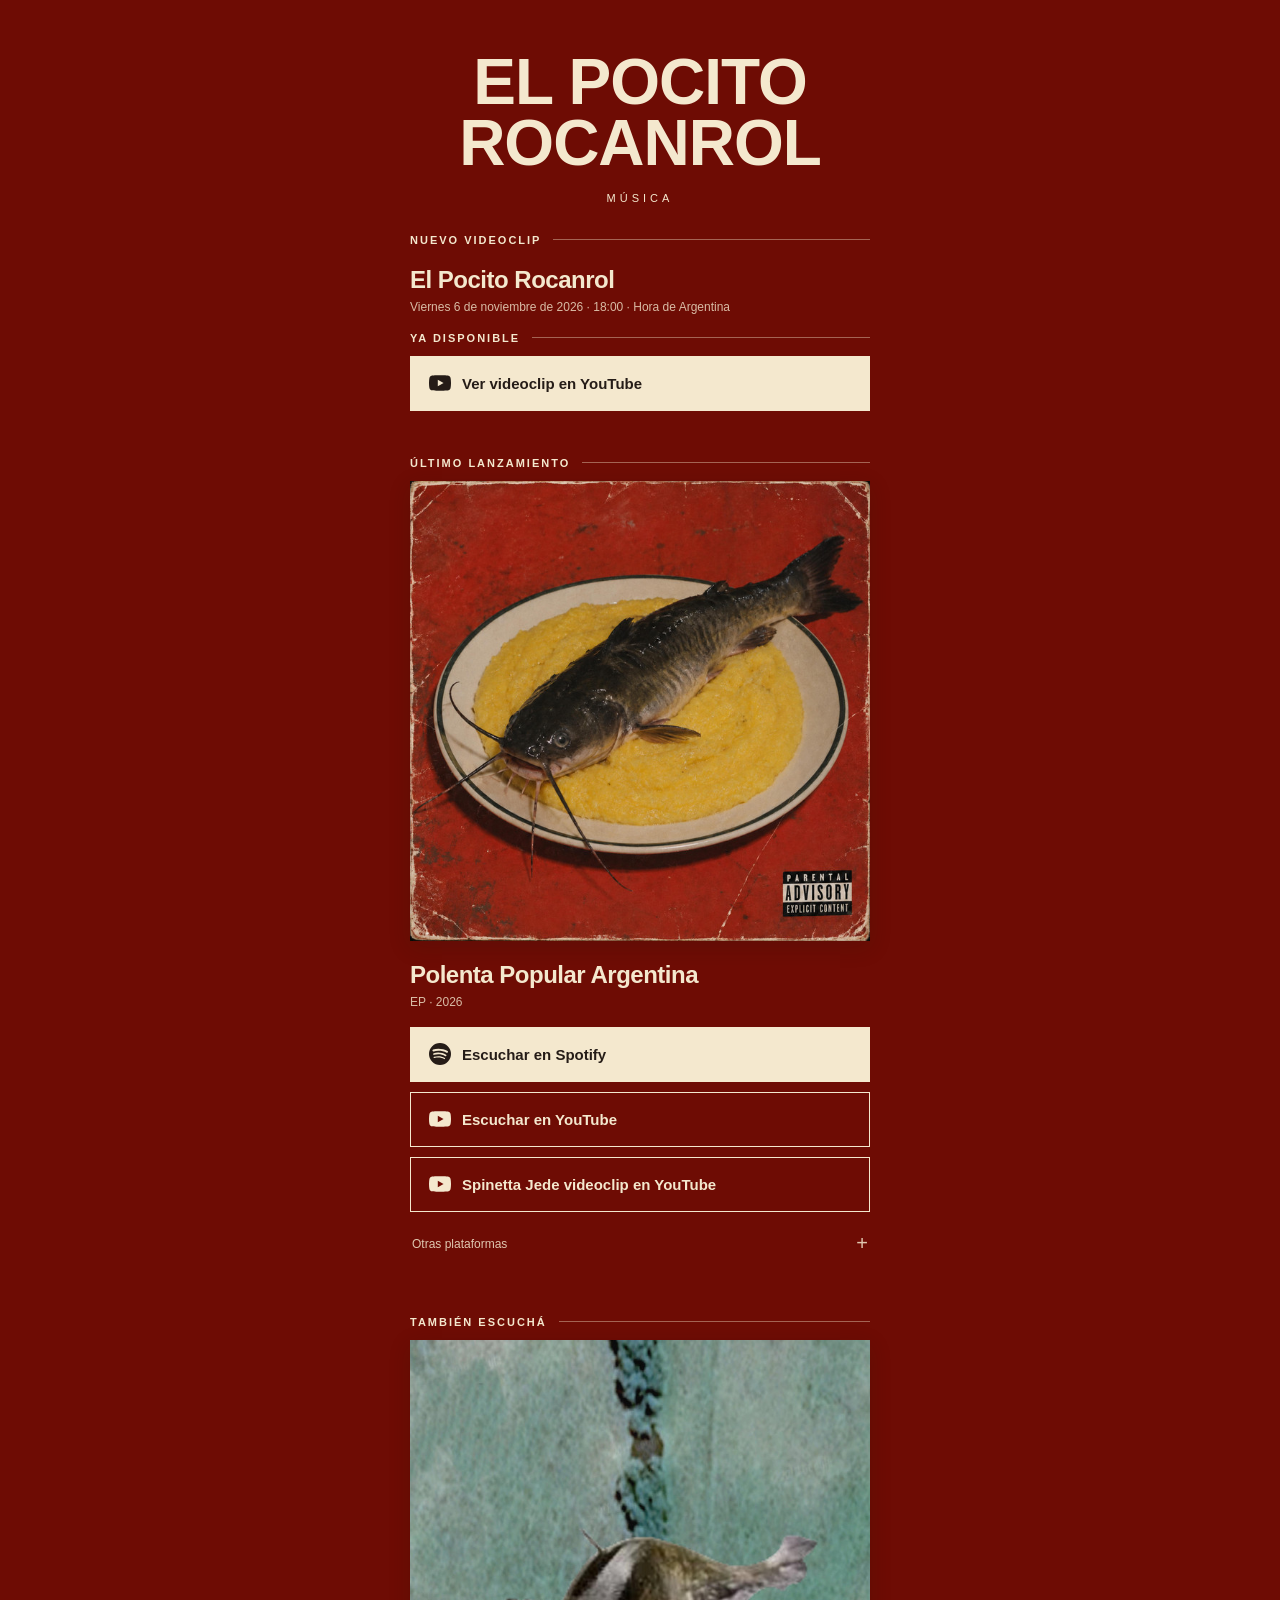
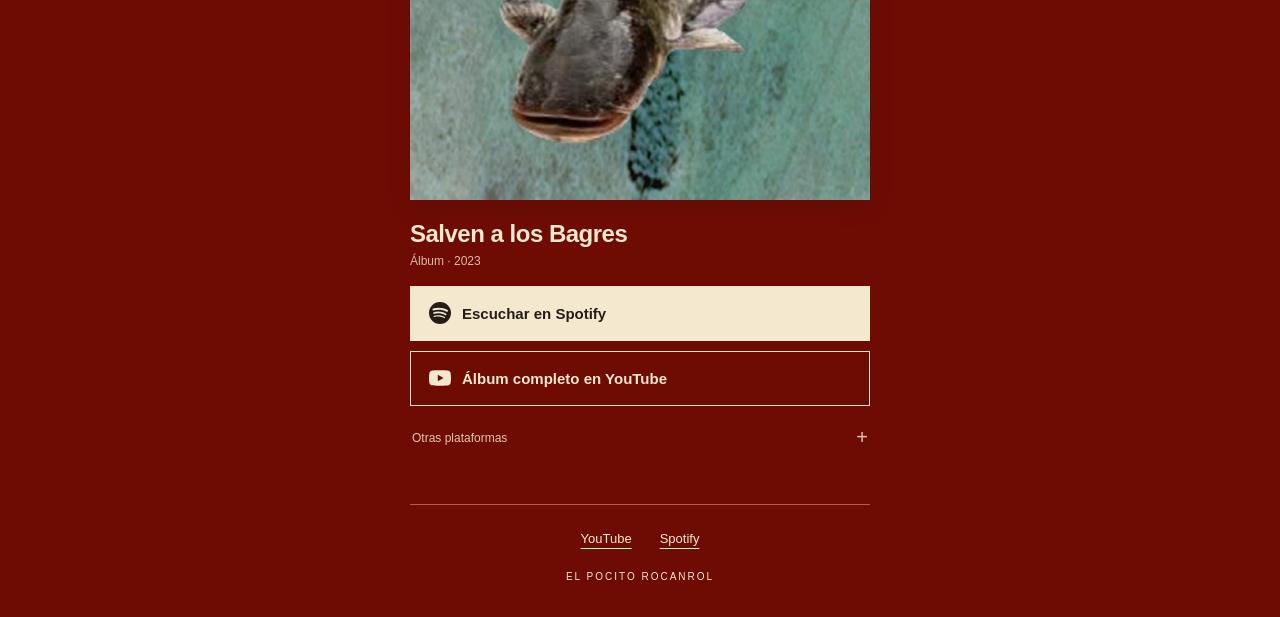
==== commit 3cd047db: "Destacar estreno del videoclip el 6 de noviembre a las 18:00 Argentina" ====
--- a/elpocito/index.html
+++ b/elpocito/index.html
@@ -5,11 +5,11 @@
 <meta name="viewport" content="width=device-width,initial-scale=1">
 <meta name="theme-color" content="#6E0C04">
 <title>El Pocito Rocanrol — Música</title>
-<meta name="description" content="Escuchá Polenta Popular Argentina y Salven a los Bagres. La música de El Pocito Rocanrol en Spotify y YouTube.">
+<meta name="description" content="Nuevo videoclip: viernes 6 de noviembre de 2026 a las 18:00 (hora de Argentina). Escuchá también Polenta Popular Argentina y Salven a los Bagres.">
 <link rel="canonical" href="https://agustincabrera.com.ar/elpocito/">
 <meta property="og:type" content="website">
 <meta property="og:title" content="El Pocito Rocanrol">
-<meta property="og:description" content="Polenta Popular Argentina · Salven a los Bagres. Escuchalos en Spotify y YouTube.">
+<meta property="og:description" content="Nuevo videoclip · 6 de noviembre de 2026, 18:00 (Argentina). Polenta Popular Argentina · Salven a los Bagres.">
 <meta property="og:url" content="https://agustincabrera.com.ar/elpocito/">
 <meta property="og:image" content="https://agustincabrera.com.ar/elpocito/assets/polenta.jpg">
 <meta name="twitter:card" content="summary_large_image">
@@ -24,6 +24,15 @@
 <svg xmlns="http://www.w3.org/2000/svg" style="display:none" aria-hidden="true"><symbol id="spotify" viewBox="0 0 24 24"><path d="M12 0a12 12 0 1 0 0 24 12 12 0 0 0 0-24Zm5.5 17.3a.75.75 0 0 1-1.03.25c-2.82-1.72-6.37-2.11-10.55-1.15a.75.75 0 0 1-.34-1.46c4.57-1.05 8.5-.6 11.67 1.33.35.22.46.68.25 1.03Zm1.47-3.28a.94.94 0 0 1-1.29.31c-3.22-1.98-8.13-2.55-11.94-1.39a.94.94 0 1 1-.55-1.8c4.35-1.31 9.76-.68 13.47 1.6.44.27.58.85.31 1.28Zm.13-3.42C15.24 8.31 8.87 8.1 5.18 9.22a1.13 1.13 0 0 1-.66-2.16c4.24-1.29 11.28-1.04 15.73 1.6a1.13 1.13 0 0 1-1.15 1.94Z"/></symbol><symbol id="youtube" viewBox="0 0 24 24"><path d="M23.5 6.2a3 3 0 0 0-2.1-2.1C19.5 3.6 12 3.6 12 3.6s-7.5 0-9.4.5A3 3 0 0 0 .5 6.2 31 31 0 0 0 0 12a31 31 0 0 0 .5 5.8 3 3 0 0 0 2.1 2.1c1.9.5 9.4.5 9.4.5s7.5 0 9.4-.5a3 3 0 0 0 2.1-2.1A31 31 0 0 0 24 12a31 31 0 0 0-.5-5.8ZM9.6 15.6V8.4l6.3 3.6-6.3 3.6Z"/></symbol></svg>
 <main>
 <header><h1>El Pocito<span>Rocanrol</span></h1><p>Música</p></header>
+<section class="release" aria-labelledby="videoclip">
+<p class="eyebrow">Nuevo videoclip</p>
+<h2 id="videoclip">El Pocito Rocanrol</h2>
+<p class="meta"><time datetime="2026-11-06T18:00:00-03:00">Viernes 6 de noviembre de 2026 · 18:00</time> · Hora de Argentina</p>
+<p id="premiere-status" class="eyebrow" role="status" aria-live="polite">Estreno hoy 18:00</p>
+<div class="buttons">
+<a class="button primary" href="https://youtu.be/lgl1TI_8S_s" data-youtube-app aria-label="Ver el nuevo videoclip de El Pocito Rocanrol en YouTube"><span class="name"><svg class="icon" aria-hidden="true"><use href="#youtube"/></svg><span id="premiere-action">Ver estreno en YouTube</span></span></a>
+</div>
+</section>
 <section class="release" aria-labelledby="polenta">
 <p class="eyebrow">Último lanzamiento</p>
 <img class="cover" src="assets/polenta.jpg" alt="Portada de Polenta Popular Argentina" width="640" height="640" fetchpriority="high">
@@ -53,6 +62,17 @@
 </main>
 
 <script>
+// Argentina is UTC-03:00; update even when the page stays open during the premiere.
+const premiereAt = Date.parse('2026-11-06T18:00:00-03:00');
+function updatePremiereStatus() {
+  const released = Date.now() >= premiereAt;
+  document.getElementById('premiere-status').textContent = released ? 'Ya disponible' : 'Estreno hoy 18:00';
+  document.getElementById('premiere-action').textContent = released ? 'Ver videoclip en YouTube' : 'Ver estreno en YouTube';
+}
+updatePremiereStatus();
+setInterval(updatePremiereStatus, 1000);
+document.addEventListener('visibilitychange', updatePremiereStatus);
+
 // Launch only in response to a visitor's tap; retain HTTPS links as fallback.
 document.querySelectorAll('[data-youtube-app]').forEach(link => {
   link.addEventListener('click', event => {
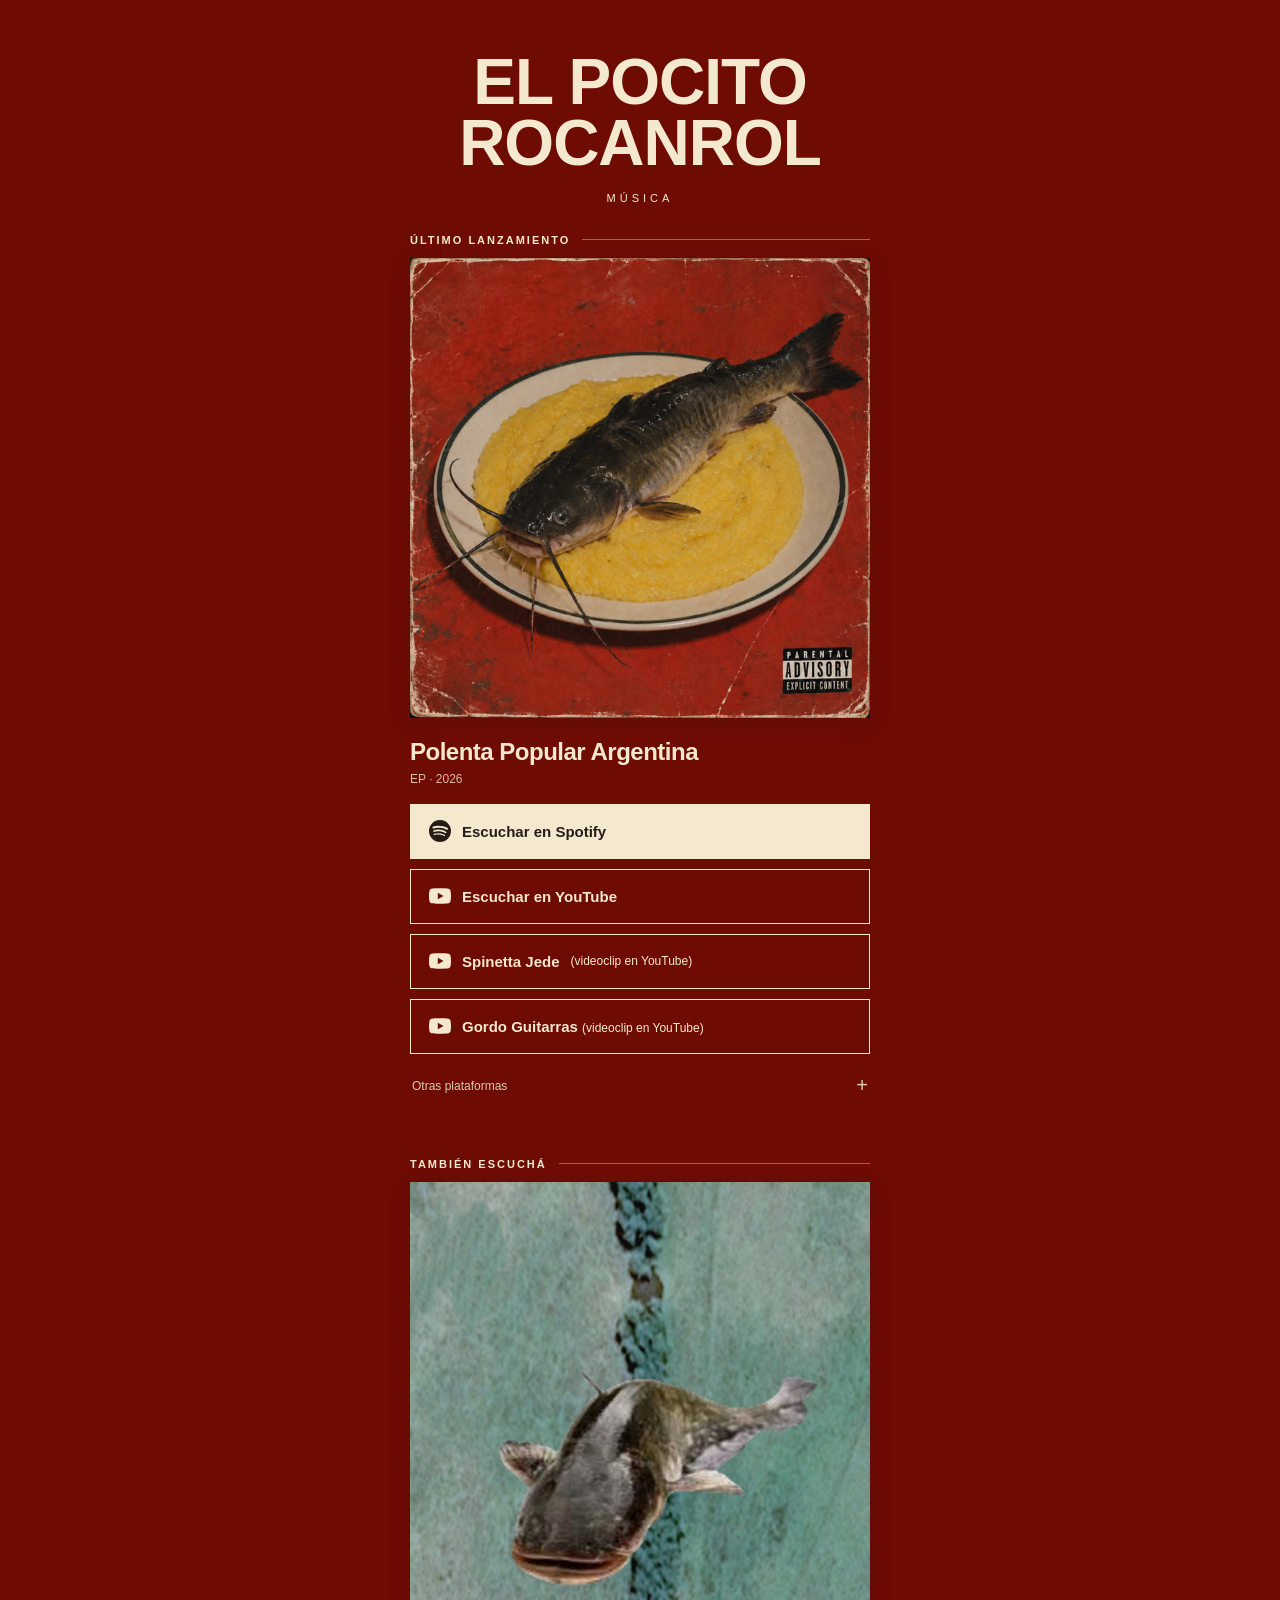
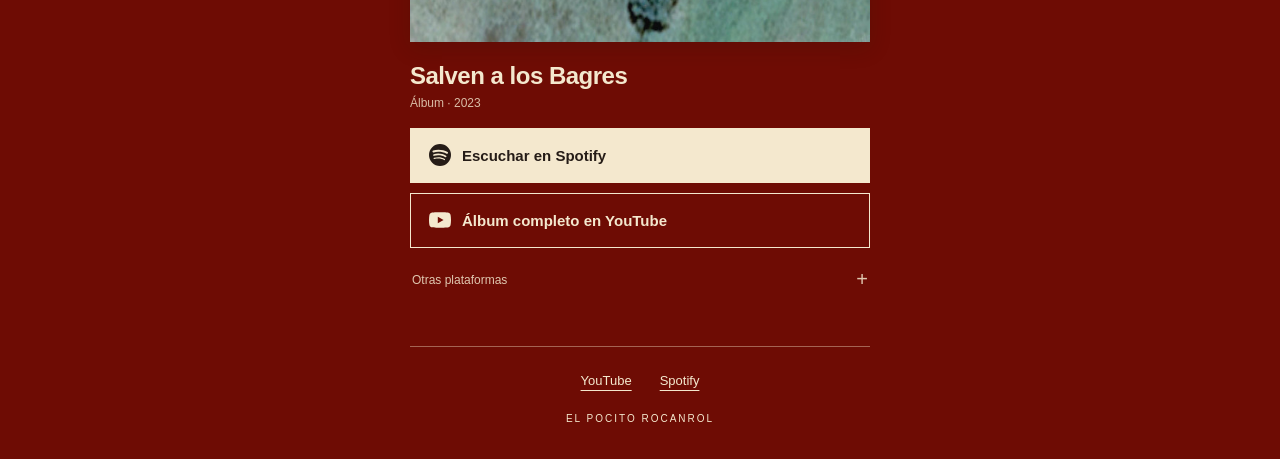
==== commit 7b54960a: "Mover Gordo Guitarras a un botón del EP y quitar sección adicional" ====
--- a/elpocito/index.html
+++ b/elpocito/index.html
@@ -18,21 +18,13 @@
 *{box-sizing:border-box}body{margin:0;background:var(--red);color:var(--paper);font-family:Arial,Helvetica,sans-serif}a{color:inherit}main{width:min(100% - 40px,460px);margin:auto}header{text-align:center;padding:42px 0 30px}h1{font-family:Impact,'Arial Narrow',Arial,sans-serif;font-weight:900;font-stretch:condensed;font-size:clamp(44px,12vw,64px);line-height:.95;letter-spacing:-1px;margin:0;text-transform:uppercase}h1 span{display:block}header p{font-size:11px;letter-spacing:4px;text-transform:uppercase;margin:18px 0 0}.release{padding-bottom:38px}.eyebrow{font-size:11px;letter-spacing:2px;text-transform:uppercase;font-weight:bold;margin:0 0 12px;display:flex;align-items:center;gap:12px}.eyebrow::after{content:'';height:1px;background:currentColor;opacity:.4;flex:1}.cover{display:block;width:100%;height:auto;aspect-ratio:1;object-fit:contain;background:var(--paper);box-shadow:0 6px 20px #28130d30}h2{font-size:24px;line-height:1.13;letter-spacing:-.5px;margin:20px 0 7px;font-weight:800}.meta{font-size:12px;opacity:.8;margin:0 0 18px}.buttons{display:grid;gap:10px}.button{min-height:55px;border:1px solid var(--paper);display:flex;align-items:center;justify-content:space-between;padding:14px 18px;text-decoration:none;font-size:15px;font-weight:700;transition:background .15s,color .15s,transform .15s}.button.primary{background:var(--paper);color:var(--ink)}.button:hover{background:var(--ink);border-color:var(--ink);color:var(--paper);transform:translateY(-1px)}.button:focus-visible,footer a:focus-visible{outline:3px solid var(--paper);outline-offset:5px}.button .name{display:flex;align-items:center;gap:11px}.icon{width:22px;height:22px;fill:currentColor;flex:none}.older{padding-top:6px}footer{border-top:1px solid #f4e8ce66;text-align:center;padding:26px 0 35px}footer nav{display:flex;justify-content:center;gap:28px}footer a{text-underline-offset:5px;font-size:13px}footer p{margin:25px 0 0;font-size:10px;letter-spacing:2px;text-transform:uppercase}@media(min-width:700px){header{padding-top:52px}.release{padding-bottom:46px}}@media(prefers-reduced-motion:reduce){.button{transition:none}}
 
 .other-platforms{margin-top:12px}.other-platforms summary{cursor:pointer;list-style:none;display:flex;justify-content:space-between;align-items:center;min-height:40px;font-size:12px;color:var(--paper);opacity:.85;padding:8px 2px}.other-platforms summary::-webkit-details-marker{display:none}.other-platforms summary::after{content:'+';font-size:20px;font-weight:400}.other-platforms[open] summary::after{content:'−'}.other-platforms summary:hover{opacity:1}.other-platforms summary:focus-visible,.platform-list a:focus-visible{outline:2px solid var(--paper);outline-offset:4px}.platform-list{border-top:1px solid #f4e8ce33;display:grid}.platform-list a{display:flex;justify-content:space-between;align-items:center;min-height:45px;padding:11px 2px;text-decoration:none;font-size:13px;border-bottom:1px solid #f4e8ce22}.platform-list a:hover{text-decoration:underline;text-underline-offset:4px}
+.video-note{font-size:12px;font-weight:400}#premiere-status{display:block;font-size:11px;font-weight:400;margin-top:5px}#premiere-status[hidden]{display:none}
 </style>
 </head>
 <body>
 <svg xmlns="http://www.w3.org/2000/svg" style="display:none" aria-hidden="true"><symbol id="spotify" viewBox="0 0 24 24"><path d="M12 0a12 12 0 1 0 0 24 12 12 0 0 0 0-24Zm5.5 17.3a.75.75 0 0 1-1.03.25c-2.82-1.72-6.37-2.11-10.55-1.15a.75.75 0 0 1-.34-1.46c4.57-1.05 8.5-.6 11.67 1.33.35.22.46.68.25 1.03Zm1.47-3.28a.94.94 0 0 1-1.29.31c-3.22-1.98-8.13-2.55-11.94-1.39a.94.94 0 1 1-.55-1.8c4.35-1.31 9.76-.68 13.47 1.6.44.27.58.85.31 1.28Zm.13-3.42C15.24 8.31 8.87 8.1 5.18 9.22a1.13 1.13 0 0 1-.66-2.16c4.24-1.29 11.28-1.04 15.73 1.6a1.13 1.13 0 0 1-1.15 1.94Z"/></symbol><symbol id="youtube" viewBox="0 0 24 24"><path d="M23.5 6.2a3 3 0 0 0-2.1-2.1C19.5 3.6 12 3.6 12 3.6s-7.5 0-9.4.5A3 3 0 0 0 .5 6.2 31 31 0 0 0 0 12a31 31 0 0 0 .5 5.8 3 3 0 0 0 2.1 2.1c1.9.5 9.4.5 9.4.5s7.5 0 9.4-.5a3 3 0 0 0 2.1-2.1A31 31 0 0 0 24 12a31 31 0 0 0-.5-5.8ZM9.6 15.6V8.4l6.3 3.6-6.3 3.6Z"/></symbol></svg>
 <main>
 <header><h1>El Pocito<span>Rocanrol</span></h1><p>Música</p></header>
-<section class="release" aria-labelledby="videoclip">
-<p class="eyebrow">Nuevo videoclip</p>
-<h2 id="videoclip">El Pocito Rocanrol</h2>
-<p class="meta"><time datetime="2026-11-06T18:00:00-03:00">Viernes 6 de noviembre de 2026 · 18:00</time> · Hora de Argentina</p>
-<p id="premiere-status" class="eyebrow" role="status" aria-live="polite">Estreno hoy 18:00</p>
-<div class="buttons">
-<a class="button primary" href="https://youtu.be/lgl1TI_8S_s" data-youtube-app aria-label="Ver el nuevo videoclip de El Pocito Rocanrol en YouTube"><span class="name"><svg class="icon" aria-hidden="true"><use href="#youtube"/></svg><span id="premiere-action">Ver estreno en YouTube</span></span></a>
-</div>
-</section>
 <section class="release" aria-labelledby="polenta">
 <p class="eyebrow">Último lanzamiento</p>
 <img class="cover" src="assets/polenta.jpg" alt="Portada de Polenta Popular Argentina" width="640" height="640" fetchpriority="high">
@@ -40,7 +32,8 @@
 <div class="buttons">
 <a class="button primary" href="https://open.spotify.com/album/3KyV6OVhRPVbPU37qAsBzR" target="_blank" rel="noopener noreferrer" aria-label="Escuchar Polenta Popular Argentina en Spotify"><span class="name"><svg class="icon" aria-hidden="true"><use href="#spotify"/></svg>Escuchar en Spotify</span></a>
 <a class="button" href="https://www.youtube.com/watch?v=5vI08bekBvo&amp;list=OLAK5uy_lRIYZhib74_xZ9PUK-_ymNRjDJgOHoLyk" data-youtube-app aria-label="Escuchar Polenta Popular Argentina completo en YouTube"><span class="name"><svg class="icon" aria-hidden="true"><use href="#youtube"/></svg>Escuchar en YouTube</span></a>
-<a class="button" href="https://youtu.be/yJP9apUHtfo" data-youtube-app aria-label="Spinetta Jede videoclip en YouTube"><span class="name"><svg class="icon" aria-hidden="true"><use href="#youtube"/></svg>Spinetta Jede videoclip en YouTube</span></a>
+<a class="button" href="https://youtu.be/yJP9apUHtfo" data-youtube-app aria-label="Spinetta Jede (videoclip en YouTube)"><span class="name"><svg class="icon" aria-hidden="true"><use href="#youtube"/></svg>Spinetta Jede <span class="video-note">(videoclip en YouTube)</span></span></a>
+<a class="button" href="https://youtu.be/lgl1TI_8S_s" data-youtube-app aria-label="Gordo Guitarras (videoclip en YouTube)"><span class="name"><svg class="icon" aria-hidden="true"><use href="#youtube"/></svg><span>Gordo Guitarras <span class="video-note">(videoclip en YouTube)</span><small id="premiere-status" role="status" aria-live="polite">Estreno hoy 18:00</small></span></span></a>
 </div>
 <details class="other-platforms"><summary>Otras plataformas</summary><nav class="platform-list" aria-label="Otras plataformas para Polenta Popular Argentina">
 <a href="https://music.youtube.com/playlist?list=OLAK5uy_lRIYZhib74_xZ9PUK-_ymNRjDJgOHoLyk" target="_blank" rel="noopener noreferrer"><span>YouTube Music · disco completo</span></a>
@@ -66,8 +59,7 @@
 const premiereAt = Date.parse('2026-11-06T18:00:00-03:00');
 function updatePremiereStatus() {
   const released = Date.now() >= premiereAt;
-  document.getElementById('premiere-status').textContent = released ? 'Ya disponible' : 'Estreno hoy 18:00';
-  document.getElementById('premiere-action').textContent = released ? 'Ver videoclip en YouTube' : 'Ver estreno en YouTube';
+  document.getElementById('premiere-status').hidden = released;
 }
 updatePremiereStatus();
 setInterval(updatePremiereStatus, 1000);
